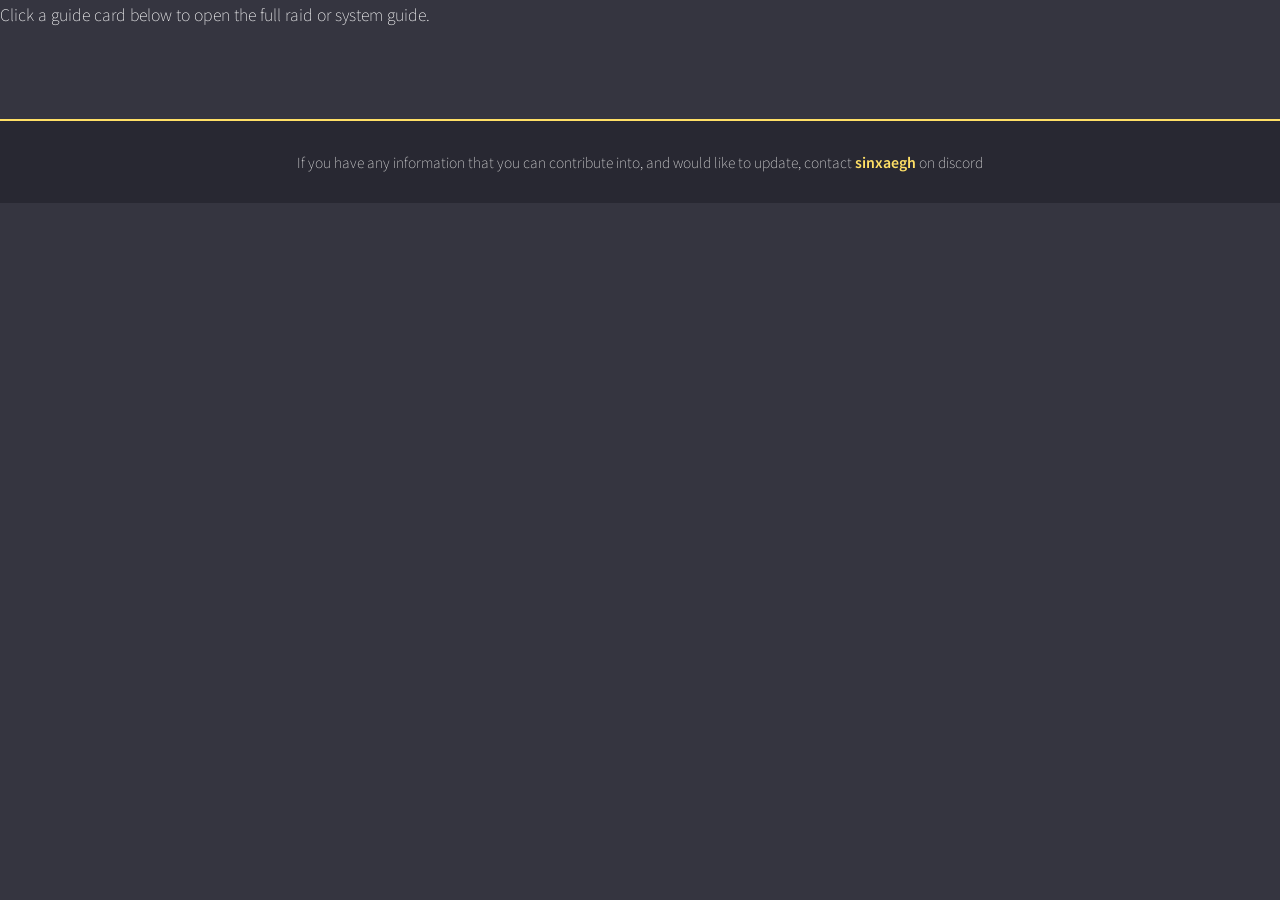
==== guides.html @ b97a5939 "raid guide update pt1" ====
<html>
    <head>
        <title>Hedgyhelper</title>
        <link rel="stylesheet" href="main.css">
        <link rel="stylesheet" href="homenav.css">
        <link rel="preconnect" href="https://fonts.googleapis.com">
        <link rel="preconnect" href="https://fonts.gstatic.com" crossorigin>
        <link href="https://fonts.googleapis.com/css2?family=Raleway:ital,wght@0,100;1,100&display=swap" rel="stylesheet">
        <link href="https://fonts.googleapis.com/css2?family=Raleway:ital@0;1&display=swap" rel="stylesheet">
        <meta name="viewport" 
      content="width=device-width, initial-scale=1.0, maximum-scale=1.0, user-scalable=0"/>
        <meta property="og:title" content="EL Helper - Raid Guides">
        <meta property="og:description" content="Comprehensive guides for Elsword raids and dungeons.">
        <meta property="og:image" content="https://sinxv.github.io/images/default-banner.jpg">
        <meta property="og:url" content="https://sinxv.github.io/guides">
        <meta property="og:type" content="website">
        <meta name="twitter:card" content="summary_large_image">
        <meta name="twitter:title" content="EL Helper - Raid Guides">
        <meta name="twitter:description" content="Comprehensive guides for Elsword raids and dungeons.">
        <meta name="twitter:image" content="https://sinxv.github.io/images/default-banner.jpg">
        <meta name="description" content="Comprehensive guides for Elsword raids and dungeons.">
    </head>
    <body>
        <div class="container">
            <div class="info" id="gi">
                <div class="guideindex">
                <div class="guideholder">
                    <div class="guidetext">
                        <div class="guide-intro">
                            <p data-translate="general.guide_page_description">Click a guide card below to open the full raid or system guide.</p>
                        </div>
                        <div id="guide-list" class="guide-list"></div>
                    </div>
                </div>
            </div>
            <div class="lower">
                <div class="info">
                    If you have any information that you can contribute into, and would like to update, contact <a id="guidenotice" href="discord://-/users/644760616485257246">sinxaegh</a> on discord
                </div>
            </div>
        </div>
    </body>
    <script src="/nav.js"></script>
    <script type="module" src="/main.js"></script>
    <script type="module" src="/data.js"></script>
    <script type="module" src="/translations.js"></script>
    <script type="module" src="/guide-data.js"></script>
    <script type="module" src="/guide-manager.js"></script>
</html>
---- main.css ----
@import url('https://fonts.googleapis.com/css2?family=Noto+Sans+KR:wght@400;700&family=Noto+Sans+JP:wght@400;700&family=Noto+Sans+SC:wght@400;700&family=Raleway:ital,wght@0,400;1,400&display=swap');
@import url('https://fonts.googleapis.com/css2?family=Pixelify+Sans:wght@400..700&display=swap');



/* ============================================================
   1. THEME / COLOR SYSTEM
   ============================================================ */

:root {
    /* Sistema de colores por defecto (amarillo) */
    --primary-color: #ffe066;
    --primary-light: #fff9c4;
    --primary-dark: #fbc02d;
    --secondary-color: #383848;
    --bg-color: #353540;
    --text-color: #ffffff;
    --text-secondary: #e0e0e0;
    --border-color: #444456;
    --card-bg: #383848;
    --footer-bg: #282832;
    --warning-color: #ff6666;
    --success-color: #66cc66;
    --info-color: #66b3ff;
}

/* Paleta roja */
body.color-red {
    --primary-color: #ff6b6b;
    --primary-light: #ffcccc;
    --primary-dark: #e53935;
}

/* Paleta azul */
body.color-blue {
    --primary-color: #4dabf7;
    --primary-light: #d0ebff;
    --primary-dark: #1971c2;
}

/* Paleta menta */
body.color-mint {
    --primary-color: #38d9a9;
    --primary-light: #c3fae8;
    --primary-dark: #12b886;
}

/* Paleta morada */
body.color-purple {
    --primary-color: #9c36b5;
    --primary-light: #eebefa;
    --primary-dark: #862e9c;
}

/* Paleta rosa */
body.color-pink {
    --primary-color: #f783ac;
    --primary-light: #ffdeeb;
    --primary-dark: #e64980;
}

/* Paleta azul oscuro */
body.color-darkblue {
    --primary-color: #748ffc;
    --primary-light: #d0d5ff;
    --primary-dark: #3b49df;
}



/* ============================================================
   2. GLOBAL RESET & BASE TYPOGRAPHY
   ============================================================ */

* {
    margin: 0;
    padding: 0;
    box-sizing: border-box;
    font-optical-sizing: auto;
    font-weight: 100;
    font-style: normal;
    color: var(--text-color);
    background: none;
    overflow-x: hidden;
}

html, body {
    width: 100%;
    min-height: 100vh;
    overflow-x: hidden;
}

body {
    font-family: 'Noto Sans KR', 'Noto Sans JP', 'Noto Sans SC', sans-serif;
    background: var(--bg-color);
    line-height: 1.6;
}

a {
    text-decoration: none;
    color: inherit;
}

.ctitle {
    color: rgb(255, 213, 0);
    width: fit-content;
}



* {
    overflow-wrap: break-word;
    word-wrap: break-word;
}

.guidetext, .guidetitle, 
.guidenotice, .info, .back, 
.guider, .trueguide, .collapsible-table, footer, .ctitle, .concept p, .guide-generic-section p, .guide-image-caption {
    font-family: 'Noto Sans KR', 'Noto Sans JP', 'Noto Sans SC', sans-serif !important;
}

.guide-image-caption {
    color: var(--text-secondary);
}

.raid-owner-title {
    color: var(--text-secondary) !important;
    font: bold 20px 'Noto Sans KR', 'Noto Sans JP', 'Noto Sans SC', sans-serif !important;
}

.guide-open-a {
    color: var(--primary-dark);
    transition: color 0.3s ease;
    width: fit-content;
}
.guide-open-a:hover {
    color: var(--primary-light);
}

.guide-section-title, .raid-owner-title, .guide-section-grid {
    margin-left: 10px;
    margin-right: 10px;
    margin-bottom: 5px;
}

.phaseheader, .RAID_DUNG_TITLE, .RAID_DUNG_NUM {
    font-family: "Pixelify Sans", sans-serif;
    font-optical-sizing: auto;
    font-weight: 0;
    font-style: normal;
}

.mechnote{
    color: var(--primary-light) !important;
    font: italic 14px 'Noto Sans KR', 'Noto Sans JP', 'Noto Sans SC', sans-serif !important;
}

.mechtable {
    border: 1px solid;
    border-color: var(--primary-color);
    text-align: center;
}
.mechtable td {
    border: 1px dotted;
    border-color: var(--primary-dark);
    width: 100px;
    
}

.ctitle::before{
    content: "⟨";
}
.ctitle::after{
    content: "⟩";
}
.cforcedat{
    padding-left: 15px;
    color: rgb(255, 196, 0);;
}
.ctpcfa{
    display: flex;
}



/* ============================================================
   3. PAGE LAYOUT (SHELL / CONTAINER)
   ============================================================ */
.guider,
.tginfo,
.collapsibleprog,
#gridtable {
    max-width: 100%;
    box-sizing: border-box;
}


.container {
    width: 100%;
    max-width: 100%;
    min-height: 100vh;
    position: relative;
}

.info#g {
    width: 100%;
    position: relative;
}


.back {
    position: absolute;
    top: 20px;
    left: 20px;
    z-index: 100;
    color: var(--text-color);
    font-weight: 500;
    padding: 10px 20px;
    border-radius: 6px;
    background: rgba(0, 0, 0, 0.5);
    backdrop-filter: blur(10px);
    border: 1px solid rgba(255, 255, 255, 0.1);
    cursor: pointer;
    transition: all 0.3s ease;
    display: inline-flex;
    align-items: center;
    gap: 8px;
    font-size: 14px;
    text-decoration: none;
}

.back:hover {
    background: rgba(255, 255, 255, 0.1);
    color: var(--primary-color);
    transform: translateX(-5px);
    border-color: var(--primary-color);
}

.back::before {
    content: "←";
    font-size: 18px;
}



/* ============================================================
   4. LANDING / INDEX PAGE
   ============================================================ */

.hero-banner {
            width: 100%;
            height: 300px;
            background: linear-gradient(rgba(0, 0, 0, 0.7), rgba(0, 0, 0, 0.7)), 
                        url('images/hero-banner.jpg') center/cover no-repeat;
            display: flex;
            align-items: center;
            justify-content: center;
            position: relative;
            margin-bottom: 50px;
        }
        
        .hero-content {
            text-align: center;
            max-width: 800px;
            padding: 0 20px;
            z-index: 2;
        }
        
        .hero-title {
            font-family: "Pixelify Sans", sans-serif;
            font-size: 3.5rem;
            color: var(--primary-color);
            margin-bottom: 20px;
            text-shadow: 0 2px 10px rgba(0, 0, 0, 0.8);
        }
        
        .hero-subtitle {
            font-size: 1.2rem;
            color: var(--text-color);
            line-height: 1.6;
            margin-bottom: 30px;
        }
        
        .features-grid {
            overflow: hidden;
            display: grid;
            grid-template-columns: repeat(auto-fit, minmax(300px, 1fr));
            gap: 30px;
            max-width: 1200px;
            margin: 0 auto 50px;
            padding: 0 20px;
        }
        
        .feature-card {
            background: var(--card-bg);
            border-radius: 12px;
            padding: 30px;
            border: 1px solid var(--border-color);
            transition: all 0.3s ease;
            box-shadow: 0 4px 15px rgba(0, 0, 0, 0.2);
        }
        
        .feature-card:hover {
            transform: translateY(-5px);
            box-shadow: 0 8px 25px rgba(0, 0, 0, 0.3);
            border-color: var(--primary-color);
        }
        
        .feature-icon {
            font-size: 2.5rem;
            color: var(--primary-color);
            margin-bottom: 20px;
        }
        
        .feature-title {
            font-family: "Pixelify Sans", sans-serif;
            font-size: 1.5rem;
            color: var(--text-color);
            margin-bottom: 15px;
        }
        
        .feature-desc {
            color: var(--text-secondary);
            line-height: 1.6;
            margin-bottom: 20px;
        }
        
        .feature-link {
            display: inline-flex;
            align-items: center;
            gap: 8px;
            color: var(--primary-color);
            font-weight: 600;
            text-decoration: none;
            transition: color 0.3s ease;
        }
        
        .feature-link:hover {
            color: var(--text-color);
        }
        
        .feature-link::after {
            content: "→";
            transition: transform 0.3s ease;
        }
        
        .feature-link:hover::after {
            transform: translateX(5px);
        }
        
        .game-progression {
            max-width: 1200px;
            margin: 0 auto 60px;
            padding: 0 20px;
        }
        
        .section-header {
            text-align: center;
            margin-bottom: 40px;
        }
        
        .section-title {
            font-family: "Pixelify Sans", sans-serif;
            font-size: 2.5rem;
            color: var(--primary-color);
            margin-bottom: 10px;
            position: relative;
            display: inline-block;
        }
        
        .section-subtitle {
            color: var(--text-secondary);
            font-size: 1.1rem;
            max-width: 600px;
            margin: 20px auto 0;
        }
        
        .update-notes {
            background: var(--card-bg);
            border-left: 4px solid var(--info-color);
            padding: 25px;
            border-radius: 8px;
            margin: 40px auto;
            max-width: 1000px;
            box-shadow: 0 4px 15px rgba(0, 0, 0, 0.2);
        }
        
        .update-header {
            display: flex;
            align-items: center;
            gap: 15px;
            margin-bottom: 15px;
        }
        
        .update-title {
            font-family: "Pixelify Sans", sans-serif;
            font-size: 1.3rem;
            color: var(--info-color);
        }
        
        .update-date {
            color: var(--text-secondary);
            font-size: 0.9rem;
            margin-left: auto;
        }
        
        .update-content {
            color: var(--text-secondary);
            line-height: 1.6;
        }
        
        @media (max-width: 768px) {
            .hero-title {
                font-size: 2.5rem;
            }
            
            .hero-subtitle {
                font-size: 1rem;
            }
            
            .features-grid {
                grid-template-columns: 1fr;
                gap: 20px;
            }
            
            .section-title {
                font-size: 2rem;
            }
        }



/* ============================================================
   5. BANNERS
   ============================================================ */

.banner {
    width: 100%;
    height: 200px;
    background-size: cover;
    background-position: center;
    background-repeat: no-repeat;
    position: relative;
    margin-bottom: 40px;
}

.banner::before {
    content: '';
    position: absolute;
    top: 0;
    left: 0;
    right: 0;
    bottom: 0;
    background: linear-gradient(180deg, 
        rgba(20, 255, 109, 0) 0%, 
        var(--bg-color) 100%
    );
    z-index: 1;
}

.banner#s1 {
    background-image: url('images/RubenBanner.jpg');
}

.banner#s2 {
    background-image: url('images/ForgottenElrianSanctumBanner.png');
}

.banner#s3 {
    background-image: url('images/CrimsonCradleOfFlamesBanner.png');
}

.banner#s4 {
    background-image: url('images/SavageWhiteGhostCastleBanner.png');
}

.banner#s5 {
    background-image: url('images/SunkenHolyGroundBanner.png');
}

.banner#s6 {
    background-image: url('images/OrchestraHallBanner.png');
}
.banner#s7 {
    background-image: url('images/WiltingTowerBanner.png');
}


/* - BANNERS - */
#c1 { background-image: url('images/RubenBanner.jpg'); }
#c2 { background-image: url('images/ForgottenElrianSanctumBanner.png'); }
#c3 { background-image: url('images/CrimsonCradleOfFlamesBanner.png'); }
#c4 { background-image: url('images/ShrineOfTheTwoHeadedSerpentBanner.jpg'); }
#c5 { background-image: url('images/AltarOfInvocationBanner.png'); }
#c6 { background-image: url('images/PlegasLabyrinthBanner.png'); }
#c7 { background-image: url('images/BloomingMineralFIeldBanner.png'); }
#c8 { background-image: url('images/BirthOfOriginBanner.png'); }
#c9 { background-image: url('images/MadameCoraeGardenBanner.png'); }
#c10 { background-image: url('images/OrchestraHallBanner.png'); }
#c11 { background-image: url('images/WiltingTowerBanner.png'); }

.titleinfo {
    display: flex;
    justify-content: space-between;
    align-items: center;
    width: 90%;
    position: relative;
    z-index: 2;
    color: var(--text-color);
    font-size: 20px;
    font-weight: bold;
    margin: 0 auto;
    padding: 20px;
    text-shadow: 0 2px 4px rgba(0, 0, 0, 0.5);
}

.titleinfo .Stage {
    text-align: left;
    flex: 1;
    color: var(--primary-color);
    font-size: 16px;
    text-transform: uppercase;
    letter-spacing: 2px;
}

.titleinfo p {
    text-align: center;
    flex: 2;
    font-size: 1.8rem;
    background: linear-gradient(135deg, var(--primary-color), var(--primary-dark));
    -webkit-background-clip: text;
    -webkit-text-fill-color: transparent;
    background-clip: text;
}



/* ============================================================
   6. GUIDE PAGE: TITLE & SIDEBAR LAYOUT
   ============================================================ */

.guidetitle {
    bottom: 40px;
    left: 0;
    right: 0;
    z-index: 2;
    text-align: center;
    padding: 0 20px;
}

.guidetitle .stage {
    font-size: 14px;
    text-transform: uppercase;
    letter-spacing: 3px;
    color: var(--primary-color);
    margin-bottom: 10px;
    font-weight: 600;
    opacity: 0.9;
}

.guidetitle span {
    font-size: 2.5rem;
    font-weight: 700;
    color: var(--text-color);
    text-shadow: 0 2px 10px rgba(0, 0, 0, 0.5);
    display: block;
    max-width: 800px;
    margin: 0 auto;
}


.trueguide {
    display: flex;
    max-width: 95vw;
    margin: 0 auto 50px;
    padding: 0 20px;
    gap: 30px;
    position: relative;
}



.trueguide {
    overflow: visible;
}

.guider {
    flex: 0 0 280px;
    position: sticky;
    top: 80px;
    height: 100%;
    overflow-y: auto;
    background: var(--card-bg);
    border-radius: 12px;
    padding: 25px;
    box-shadow: 0 4px 20px rgba(0, 0, 0, 0.3);
    border: 1px solid var(--border-color);
    z-index: 10;
    flex-shrink: 1;
}

.guider > p {
    color: var(--primary-color);
    font-weight: 600;
    font-size: 16px;
    margin-bottom: 20px;
    padding-bottom: 10px;
    border-bottom: 2px solid var(--primary-color);
    text-transform: uppercase;
    letter-spacing: 1px;
}

.guider ul {
    list-style: none;
    padding: 0;
    margin: 0;
}

.guider li {
    margin-bottom: 12px;
    position: relative;
}

.guider a {
    color: var(--primary-color);
    display: block;
    padding: 10px 15px;
    border-radius: 8px;
    transition: all 0.3s ease;
    font-weight: 500;
    border-left: 3px solid transparent;
}

.guider a:hover {
    background: #44445a;
    color: var(--text-color);
    border-left-color: var(--primary-color);
    transform: translateX(5px);
    box-shadow: 0 2px 8px rgba(0, 0, 0, 0.2);
}


.tginfo {
    flex: 1;
    background: var(--card-bg);
    border-radius: 12px;
    padding: 30px;
    box-shadow: 0 4px 20px rgba(0, 0, 0, 0.3);
    border: 1px solid var(--border-color);
    max-width: calc(100% - 310px);
}

.wipimg {
    width: 96px;
    float: left;
}
.wiptext {
    font-size: 18px;
    font-weight: 600;
    color: var(--info-color);
    margin-top: 40px;
}

.guidetext {
    color: var(--text-secondary);
    line-height: 1.8;
    font-size: 16px;
    margin-bottom: 25px;
    background: none !important;
}

.guidetext p {
    margin-bottom: 15px;
}

.mech-reference {
    font-weight: 700;
    text-decoration: none;
    color: var(--primary-light);
    cursor: pointer;
    transition: color 0.2s ease, opacity 0.2s ease;
}

.mech-reference:hover {
    opacity: 0.8;
    text-decoration: underline;
}

.glossary-term {
    color: #f7a3c2;
    border-bottom: 1px dashed rgba(247, 163, 194, 0.9);
    cursor: help;
    font-weight: 700;
}

.glossary-tooltip {
    position: fixed;
    z-index: 2000;
    max-width: min(260px, calc(100vw - 24px));
    padding: 10px 12px;
    border-radius: 8px;
    background: rgba(27, 27, 33, 0.95);
    color: var(--text-color);
    box-shadow: 0 8px 24px rgba(0, 0, 0, 0.28);
    border: 1px solid rgba(255, 255, 255, 0.12);
    font: 16px 'Noto Sans KR', 'Noto Sans JP', 'Noto Sans SC', sans-serif !important;
    line-height: 1.45;
    pointer-events: none;
    opacity: 0;
    transform: translateY(4px);
    transition: opacity 0.15s ease, transform 0.15s ease;
}

.glossary-tooltip.is-visible {
    opacity: 1;
    transform: translateY(0);
}

.section-anchor {
    display: block;
    height: 0;
    width: 100%;
}

.mech-back-button {
    position: fixed;
    left: 50%;
    bottom: 80px;
    transform: translateX(-50%) translateY(120%);
    z-index: 1300;
    border: 1px solid var(--primary-color);
    padding: 8px 20px;
    background: var(--card-bg);
    color: var(--primary-color);
    font-weight: 700;
    font-size: 13px;
    font-family: inherit;
    border-radius: 20px;
    box-shadow: 0 4px 16px rgba(0, 0, 0, 0.3);
    cursor: pointer;
    opacity: 0;
    pointer-events: none;
    transition: opacity 0.2s ease, transform 0.2s ease;
}

.mech-back-button.is-visible {
    opacity: 1;
    pointer-events: auto;
    transform: translateX(-50%) translateY(0);
}

.mech-back-button:hover {
    background: var(--primary-color);
    color: var(--bg-color);
}

.mech-highlight {
    animation: mechHighlightPulse 2s ease-in-out;
    position: relative;
    z-index: 1;
}

.mech-highlight::before {
    content: '';
    position: absolute;
    inset: -8px;
    border-radius: 8px;
    background: rgba(255, 224, 102, 0.08);
    border: 1px solid rgba(255, 224, 102, 0.2);
    z-index: -1;
    animation: highlightGlow 0.6s ease-out;
    pointer-events: none;
}

/* ============================================================
   7. GUIDE CONTENT: HEADINGS
   ============================================================ */

h2, .fmtitle, .mtitle, .nptitle, .mechanic-group-title, .guide-subsection-title {
    color: var(--text-color);
    font-size: 1.8rem;
    font-weight: 700;
    margin: 40px 0 20px;
    padding-bottom: 15px;
    border-bottom: 3px solid var(--primary-color);
    position: relative;
}

h2::after,.fmtitle::after,.mtitle::after,.nptitle::after, .mechanic-group-title::after, .guide-subsection-title::after {
    position: absolute;
    bottom: -3px;
    left: 0;
    width: 100px;
    height: 3px;
    background: linear-gradient(90deg, var(--primary-color), transparent);
}
.mechanic-group{
    font-weight: 700;
}
h3 {
    color: var(--text-color);
    font-size: 1.4rem;
    font-weight: 600;
    margin: 30px 0 15px;
    position: relative;
    padding: 0;
    border: none;
}

.stdifftitle {
    background: linear-gradient(3deg, var(--primary-color), var(--primary-color) 25px, #55556600 50px);
    padding-left: 15px;
}
.stdiffstage {
    margin-left: -7px;
    padding-left: 0px;
    background: var(--primary-color);
    font-size: large;
    width: 200px;
    text-align: center;
    transform: skewX(-25deg);
    margin-bottom: 15px;
}
.stdiffstagename {
    transform: skew(25deg);
}



/* ============================================================
   8. GUIDE CONTENT: RAID / DUNGEON HEADERS
   ============================================================ */

.RAID_DUNG_NUM {
    color: var(--primary-color);
    font-size: 14px;
    text-transform: uppercase;
    letter-spacing: 2px;
    margin: 50px 0 10px;
    text-align: center;
    font-weight: 600;
    margin-bottom: 0;
}

.RAID_DUNG_TITLE {
    color: var(--text-color);
    font-size: 2.2rem;
    font-weight: 800;
    margin: 0 0 40px;
    text-align: center;
    position: relative;
    padding-bottom: 20px;
    margin-top: 0;
}

.mechgif{
    width: 420px;
    height: 250px;
    padding: 7px;
    border: solid 2px var(--primary-color);
    overflow: hidden;
}

.mechpng{
    border: var(--primary-light) 2px solid;
    padding: 5px;
    max-width: 100%;
}

.mech{
    margin-top: 50px;
    font: 16px 'Noto Sans KR', 'Noto Sans JP', 'Noto Sans SC', sans-serif !important;
}

.guide-subsection{
    font: 16px 'Noto Sans KR', 'Noto Sans JP', 'Noto Sans SC', sans-serif !important;
}

.RAID_DUNG_TITLE::after {
    content: '';
    position: absolute;
    bottom: 0;
    left: 50%;
    transform: translateX(-50%);
    width: 200px;
    height: 4px;
    background: linear-gradient(90deg, transparent, var(--primary-color), transparent);
}



/* ============================================================
   9. GUIDE CONTENT: PHASE HEADERS
   ============================================================ */

.phaseheader {
    margin-right: 10px;
    background: linear-gradient(135deg, var(--primary-color), var(--primary-color) 7vw, #55556600 7vw,  #55556600 7.25vw, var(--primary-color) 7.25vw, var(--primary-color) 8vw, #55556600 8vw, #55556600 8.25vw, var(--primary-color) 8.25vw, var(--primary-color) 8.5vw, #55556600 8.5vw);
    padding: 20px;
    display: flex;
    align-items: center;
    gap: 20px;
    box-shadow: 0 4px 12px rgba(0, 0, 0, 0.3);
    border-left: 5px solid var(--primary-color);
    transition: transform 0.3s ease;
}
.IMGPHASEHEADER{
    border-radius: 10px;
    margin: 30px 0 20px;  
    background-position-x: 20%;
}
.IMGPHASEHEADER#ctohf1 {
    background: url('images/ctohf1.webp') 5vh / cover no-repeat;
}
.IMGPHASEHEADER#ctohf2 {
    background: url('images/ctohf2.webp') 5vh / cover no-repeat;
}
.IMGPHASEHEADER#ctohf3 {
    background: url('images/ctohf3.webp') 5vh / cover no-repeat;
}
.IMGPHASEHEADER#ned1 {
    background: url('images/ned1.webp') 5vh / cover no-repeat;
}
.IMGPHASEHEADER#ned2 {
    background: url('images/ned2.webp') 5vh / cover no-repeat;
}
.IMGPHASEHEADER#ned3 {
    background: url('images/ned3.webp') 5vh / cover no-repeat;
}
.IMGPHASEHEADER#ccof1 {
    background: url('images/ccof1.webp') 5vh / cover no-repeat;
}
.IMGPHASEHEADER#ccof2 {
    background: url('images/ccof2.webp') 5vh / cover no-repeat;
}
.IMGPHASEHEADER#ccof3 {
    background: url('images/ccof3.webp') 5vh / cover no-repeat;
}
.IMGPHASEHEADER#shg1 {
    background: url('images/shg1.webp') 5vh / cover no-repeat;
}
.IMGPHASEHEADER#shg2 {
    background: url('images/shg2.webp') 5vh / cover no-repeat;
}
.IMGPHASEHEADER#bmf1 {
    background: url('images/bmf1.webp') 5vh / cover no-repeat;
}
.IMGPHASEHEADER#bmf2 {
    background: url('images/bmf2.webp') 5vh / cover no-repeat;
}
.IMGPHASEHEADER#nc1 {
    background: url('images/nc1.webp') 5vh / cover no-repeat;
}
.IMGPHASEHEADER#nc2 {
    background: url('images/nc2.webp') 5vh / cover no-repeat;
}
.IMGPHASEHEADER#boo1 {
    background: url('images/boo1.webp') 5vh / cover no-repeat;
}
.IMGPHASEHEADER#boo2 {
    background: url('images/boo2.webp') 5vh / cover no-repeat;
}
.IMGPHASEHEADER#boo3 {
    background: url('images/boo3.webp') 5vh / cover no-repeat;
}
.IMGPHASEHEADER#st1 {
    background: url('images/st1.png') 5vh / cover no-repeat;
}
.IMGPHASEHEADER#st2 {
    background: url('images/st2.png') 5vh / cover no-repeat;
}
.IMGPHASEHEADER#oh1 {
    background: url('images/oh1.png') 5vh / cover no-repeat;
}
.IMGPHASEHEADER#oh2 {
    background: url('images/oh2.png') 5vh / cover no-repeat;
}
.IMGPHASEHEADER#cop1 {
    background: url('images/cop1.jpg') 5vh / cover no-repeat;
}
.IMGPHASEHEADER#cop2 {
    background: url('images/cop2.jpg') 5vh / cover no-repeat;
}
.IMGPHASEHEADER#nrr1 {
    background: url('images/nrr1.jpg') 5vh / cover no-repeat;
}
.IMGPHASEHEADER#nrr2 {
    background: url('images/nrr2.jpg') 5vh / cover no-repeat;
}
.IMGPHASEHEADER#qth1 {
    background: url('images/qth1.jpg') 5vh / cover no-repeat;
}
.IMGPHASEHEADER#qth2 {
    background: url('images/qth2.jpg') 5vh / cover no-repeat;
}
.IMGPHASEHEADER#wtfl1 {
    background: url('images/wtfl2.png') 5vh / cover no-repeat;
}
.IMGPHASEHEADER#wtfl2 {
    background: url('images/wtfl1.png') 5vh / cover no-repeat;
}
.IMGPHASEHEADER#wtfa1 {
    background: url('images/wtfa.png') 5vh / cover no-repeat;
}

.PHASEBNAME {
    text-shadow: var(--primary-dark) 0px 0px 5px;
}

.phaseheader#ROSSOCOLOR {
    border-left-color: #ff6b6b;
    background: linear-gradient(135deg, #3a2a2a, #2a1a1a);
}

.phaseheader#BERTHECOLOR {
    border-left-color: #ffd166;
    background: linear-gradient(135deg, #3a3a2a, #2a2a1a);
}

.phaseheader div {
    font-size: 1.4rem;
    font-weight: 700;
    color: var(--text-color);
    flex: 1;
}



/* ============================================================
   10. GUIDE CONTENT: DIVIDERS & NOTICES
   ============================================================ */

.q2q4divider {
    border: none;
    height: 2px;
    background: linear-gradient(90deg, 
        transparent 0%, 
        var(--primary-color) 50%, 
        transparent 100%
    );
    margin: 50px auto;
    width: 80%;
    max-width: 800px;
}

.titledivider {
    margin-right: 10px;
    border: none;
    height: 1px;
    background: linear-gradient(90deg, 
        rgba(255, 255, 255, 0.1), 
        var(--primary-color), 
        rgba(255, 255, 255, 0.1)
    );
    margin: 15px 0 25px;
}


#guidenotice {
    border-radius: 8px;
    margin: 25px 0;
    color: var(--primary-color);
    position: relative;
}

.guidedisclaimer {
    color: var(--warning-color);
    font-weight: 600;
    padding: 15px 20px;
    background: rgba(255, 102, 102, 0.1);
    border-radius: 8px;
    border-left: 4px solid var(--warning-color);
    display: block;
    margin: 20px 0;
    box-shadow: 0 2px 8px rgba(0, 0, 0, 0.2);
}

.guideref-disclaimer {
    background-color: rgba(255, 255, 255, 0.02);
    border: 5px solid rgba(255, 255, 255, 0.05);
    border-radius: 10px;
}
.guideref-inner {
    display: inline-flex;
}
.guideref-icon {
    margin-left: 20px;
    margin-right: 20px;
    align-self: center;
}

/* ============================================================
   11. STAT TABLES
   ============================================================ */

#gridtable {
    width: 100%;
    border-collapse: collapse;
    background: #444456;
    border-radius: 10px;
    overflow: hidden;
    box-shadow: 0 4px 20px rgba(0, 0, 0, 0.3);
    margin: 30px 0;
    border: 1px solid var(--border-color);
}

#gridtable th {
    background: linear-gradient(135deg, #555566, #444456);
    color: var(--primary-color);
    font-weight: 600;
    padding: 16px 20px;
    text-align: left;
    font-size: 14px;
    text-transform: uppercase;
    letter-spacing: 1px;
    border-bottom: 2px solid var(--primary-color);
}

#gridtable td {
    padding: 14px 20px;
    border-bottom: 1px solid #555566;
    color: var(--text-secondary);
    transition: all 0.2s ease;
    vertical-align: middle;
}

#gridtable tr:last-child td {
    border-bottom: none;
}

#gridtable tr:nth-child(even) {
    background: rgba(255, 255, 255, 0.03);
}

#gridtable tr:hover {
    background: rgba(var(--primary-color-rgb, 255, 255, 255), 0.1);
}

#gridtable tr:hover td {
    color: var(--text-color);
}

#gridtable tr.good-stat td:first-child {
    position: relative;
}

#gridtable tr.good-stat td:first-child::before {
    content: '';
    position: absolute;
    left: 0;
    top: 0;
    bottom: 0;
    width: 4px;
    background: var(--success-color);
}
#gridtable span{
    margin-left: 10px;
}

#gridtable tr.niche-stat td:first-child {
    position: relative;
}

#gridtable tr.niche-stat td:first-child::before {
    content: '';
    position: absolute;
    left: 0;
    top: 0;
    bottom: 0;
    width: 4px;
    background: #ffcc66;
}



/* ============================================================
   12. GAME PROGRESSION CARDS
   ============================================================ */

.collapsibleprog {
    display: flex;
    align-items: center;
    width: 90%;
    max-width: 1200px;
    margin: 20px auto;
    height: 150px;
    background-size: cover;
    background-position: center;
    border-radius: 12px;
    cursor: pointer;
    position: relative;
    overflow: hidden;
    transition: all 0.3s ease;
    box-shadow: 0 4px 15px rgba(0, 0, 0, 0.4);
    border: 2px solid transparent;
}

.collapsibleprog:hover {
    transform: translateY(-5px);
    box-shadow: 0 8px 25px rgba(0, 0, 0, 0.6);
    border-color: var(--primary-color);
}

.collapsibleprog::before {
    content: "";
    position: absolute;
    left: 0;
    top: 0;
    width: 100%;
    height: 100%;
    background: linear-gradient(90deg, 
        rgba(0, 0, 0, 0.7) 0%, 
        rgba(0, 0, 0, 0.5) 50%, 
        rgba(0, 0, 0, 0.3) 100%
    );
    transition: opacity 0.3s ease;
    z-index: 1;
}

.collapsibleprog:hover::before {
    opacity: 0.8;
}



/* ============================================================
   13. FOOTER
   ============================================================ */

/* - PIE DE PÁGINA - */
.lower {
    margin-top: 50px;
    background: var(--footer-bg);
    width: 100%;
    padding: 30px 0;
    display: flex;
    align-items: center;
    justify-content: center;
    border-top: 2px solid var(--primary-color);
    position: relative;
}

.lower::before {
    content: '';
    position: absolute;
    top: -2px;
    left: 0;
    right: 0;
    height: 2px;
    background: linear-gradient(90deg, 
        transparent 0%, 
        var(--primary-color) 50%, 
        transparent 100%
    );
}

.lower .info {
    text-align: center;
    color: var(--text-secondary);
    padding: 0 20px;
    font-size: 14px;
    max-width: 800px;
}

.lower a#guidenotice {
    color: var(--primary-color);
    font-weight: 600;
    text-decoration: none;
    transition: color 0.3s ease;
}

.lower a#guidenotice:hover {
    color: var(--text-color);
    text-decoration: underline;
}



/* ============================================================
   14. SPECIAL INLINE TEXT COLORS
   ============================================================ */

/* - COLORES ESPECIALES - */
#HIGHLIGHTEDTEXT {
    color: cyan;
    font-weight: 600;
    background: rgba(0, 255, 255, 0.1);
    padding: 2px 6px;
    border-radius: 4px;
    border-bottom: 2px solid cyan;
}

#EXTRAINFO {
    color: #a0a0a0;
    font-style: italic;
    font-size: 14px;
    opacity: 0.8;
}

#QUESTCOLOR {
    color: lightblue;
    font-weight: 500;
}

#whatis {
    color: #ffddec;
    text-decoration: underline dashed;
    text-underline-offset: 3px;
    font-weight: 500;
}

#ROSSOCOLOR {
    color: #ff6b6b;
    border-color: #ff6b6b;
}

#BERTHECOLOR {
    color: #ffd166;
    border-color: #ffd166;
}



/* ============================================================
   15. LIGHT MODE OVERRIDES
   ============================================================ */

/* - LIGHT MODE - */
body.light-mode {
    --bg-color: #f5f5f7;
    --text-color: #333340;
    --text-secondary: #666680;
    --card-bg: #e8e8f0;
    --border-color: #d0d0d8;
    --footer-bg: #e0e0e8;
}

body.light-mode .banner::before {
    background: linear-gradient(180deg, 
        rgba(20, 20, 20, 0) 0%, 
        var(--bg-color) 100%
    );
}

body.light-mode .guider a {
    color: var(--text-color);
}

body.light-mode .guider a:hover {
    background: #d0d0d8;
    color: #222230;
}

body.light-mode .phaseheader {
    background: #f0f0f8;
}

body.light-mode .phaseheader#ROSSOCOLOR {
    background: #fff0f0;
}

body.light-mode .phaseheader#BERTHECOLOR {
    background: #fff8e0;
}

body.light-mode .RAID_DUNG_TITLE,
body.light-mode h2,
body.light-mode h3 {
    color: var(--text-color);
}

body.light-mode #gridtable {
    background: #f0f0f8;
    border-color: var(--border-color);
}

body.light-mode #gridtable th {
    background: #e0e0e8;
    color: var(--text-color);
    border-bottom-color: var(--text-color);
}

body.light-mode #gridtable td {
    color: var(--text-color);
    border-bottom-color: var(--border-color);
}

body.light-mode .lower {
    background: var(--footer-bg);
    border-top-color: var(--text-color);
}

body.light-mode .lower .info {
    color: var(--text-secondary);
}



/* ============================================================
   16. SETTINGS: COLOR PICKER & TOGGLE SWITCH
   ============================================================ */

/* Color Picker */
.color-picker {
    display: flex;
    gap: 8px;
    flex-wrap: wrap;
    margin-top: 5px;
}

.color-option {
    width: 30px;
    height: 30px;
    border-radius: 50%;
    cursor: pointer;
    border: 2px solid transparent;
    transition: transform 0.2s ease, border-color 0.2s ease;
}

.color-option:hover {
    transform: scale(1.1);
}

.color-option.active {
    border-color: white;
    box-shadow: 0 0 0 2px var(--bg-color);
}

.color-option[data-color="yellow"] { background-color: #ffe066; }
.color-option[data-color="red"] { background-color: #ff6b6b; }
.color-option[data-color="blue"] { background-color: #4dabf7; }
.color-option[data-color="mint"] { background-color: #38d9a9; }
.color-option[data-color="purple"] { background-color: #9c36b5; }
.color-option[data-color="pink"] { background-color: #f783ac; }
.color-option[data-color="darkblue"] { background-color: #748ffc; }


#settings-popup {
    background: var(--card-bg);
    border: 1px solid var(--border-color);
    border-radius: 12px;
    padding: 20px;
    box-shadow: 0 8px 32px rgba(0, 0, 0, 0.5);
    z-index: 1000;
    min-width: 240px;
    max-width: 300px;
    height: 600px;
    overflow-y: auto;
    display: flex;
    flex-direction: column;
    gap: 15px;
}

#settings-popup label {
    display: block;
    color: var(--text-color);
    font-weight: 500;
    font-size: 14px;
    margin-bottom: 5px;
}

#settings-popup select,
#settings-popup input[type="text"] {
    width: 100%;
    padding: 8px 12px;
    background: var(--bg-color);
    color: var(--text-color);
    border: 1px solid var(--border-color);
    border-radius: 6px;
    font-size: 14px;
}

#settings-popup select:focus,
#settings-popup input[type="text"]:focus {
    outline: none;
    border-color: var(--primary-color);
    box-shadow: 0 0 0 2px rgba(var(--primary-color-rgb, 255, 224, 102), 0.1);
}

.switch {
    position: relative;
    display: inline-block;
    width: 50px;
    height: 24px;
}

.switch input {
    opacity: 0;
    width: 0;
    height: 0;
}

.slider {
    position: absolute;
    cursor: pointer;
    top: 0;
    left: 0;
    right: 0;
    bottom: 0;
    background-color: var(--border-color);
    transition: 0.3s;
    border-radius: 24px;
}

.slider:before {
    position: absolute;
    content: "";
    height: 18px;
    width: 18px;
    left: 3px;
    bottom: 3px;
    background-color: white;
    transition: 0.3s;
    border-radius: 50%;
}

input:checked + .slider {
    background-color: var(--primary-color);
}

input:checked + .slider:before {
    transform: translateX(26px);
}



/* ============================================================
   17. GUIDE MODAL (POPUP)
   ============================================================ */

.guide-modal-overlay {
    position: fixed;
    inset: 0;
    background: rgba(0, 0, 0, 0.72);
    backdrop-filter: blur(4px);
    z-index: 1200;
    display: flex;
    align-items: center;
    justify-content: center;
    padding: 24px;
}

.guide-modal {
    position: relative;
    width: min(1200px, 100%);
    max-height: min(97vh, 1100px);
    background: var(--card-bg);
    color: var(--text-color);
    border: 1px solid var(--border-color);
    border-radius: 22px;
    box-shadow: 0 28px 100px rgba(0, 0, 0, 0.44);
    animation: slideUp 0.8s cubic-bezier(0.25, 1, 0.5, 1) forwards;
    display: flex;
    flex-direction: column;
    font-family: 'Raleway', 'Noto Sans KR', 'Noto Sans JP', 'Noto Sans SC', sans-serif !important;
    overflow: hidden; /* Prevent modal itself from scrolling */
}

.guide-modal-scroll {
    flex: 1;
    overflow-y: auto;
    padding: 32px;
    padding-bottom: 16px;
    scrollbar-width: thin;
    scrollbar-color: rgba(255, 255, 255, 0.18) transparent;
}

.table-title-collapser {
    cursor: pointer;
}

.table-title-collapser::after{
    content: '▼ ';
    float: right;
}

.tab-nav {
    margin-left: 20px;
    display: flex;
    gap: 4px;
    margin-bottom: 0;
    border-bottom: 2px solid #444;
}

.tab-button {
    position: relative;
    padding: 10px 20px;
    background: #2a2a2a;
    color: #888;
    border: 1px solid #444;
    border-bottom: none;
    border-radius: 6px 6px 0 0;
    cursor: pointer;
    font-size: 14px;
    font-weight: 500;
    transition: color 0.3s ease, background-color 0.3s ease, box-shadow 0.3s ease;
    outline: none;
}

.tab-button:hover {
    color: #ccc;
    background: #333;
}

.tab-button.active {
    background: #1a1a2e;
    color: var(--primary-light);
    border-color: var(--primary-color);
    box-shadow: 0 -2px 8px rgba(102, 179, 255, 0.15);
    z-index: 1;
    overflow-y: hidden;
}

.tab-button.active::after {
    content: '';
    position: absolute;
    bottom: -2px;
    left: 0;
    right: 0;
    height: 2px;
    background: #1a1a2e;
}

.tab-table-container #gridtable {
    margin-top: 0;
}

.guide-image-group {
    display: flex;
    flex-direction: column;
    gap: 16px;
    margin: 16px 0;
    align-items: center;
}

.image-layer {
    display: flex;
    gap: 12px;
    justify-content: center;
    flex-wrap: wrap;
}

/* Primary images - large, full width emphasis */
.image-layer-primary {
    width: 100%;
}

.image-layer-primary .guide-image {
    max-width: 100%;
    width: auto;
    max-height: 400px;
    object-fit: contain;
}

/* Secondary images - medium, can fit 2 side by side */
.image-layer-secondary {
    width: 100%;
}

.image-layer-secondary .guide-image {
    max-width: calc(50% - 6px);
    width: auto;
    max-height: 300px;
    object-fit: contain;
}

/* Tertiary images - small, inline flex row */
.image-layer-tertiary {
    width: 100%;
}

.image-layer-tertiary .guide-image {
    max-width: calc(33.333% - 8px);
    width: auto;
    max-height: 200px;
    object-fit: contain;
    flex-shrink: 0;
}

/* When there's only 1 tertiary, let it be a bit bigger */
.image-layer-tertiary .guide-image:only-child {
    max-width: 50%;
    max-height: 250px;
}

/* When there are 2 tertiaries */
.image-layer-tertiary .guide-image:first-child:nth-last-child(2),
.image-layer-tertiary .guide-image:first-child:nth-last-child(2) ~ .guide-image {
    max-width: calc(50% - 6px);
}

.guide-image {
    border-radius: 4px;
    height: auto;
}

.guide-modal-close {
    position: absolute;
    top: 14px;
    right: 14px;
    width: 36px;
    height: 36px;
    border: none;
    border-radius: 50%;
    background: rgba(255, 255, 255, 0.1);
    color: var(--text-color);
    font-size: 1.3rem;
    cursor: pointer;
    z-index: 5;
}

.guide-card-actions {
    display: flex;
    justify-content: flex-end;
}

.guide-card-title {
    margin: 0;
    font-size: 1rem;
    font-weight: 700;
}

.guide-card-subtitle {
    color: var(--text-muted, #aaa);
    font-size: 0.95rem;
}

.guide-open-button,
button.guide-open-button {
    padding: 10px 18px;
    border: 1px solid var(--border-color);
    border-radius: 10px;
    background: var(--button-bg, #1f2937);
    color: var(--button-text, #f8fafc);
    cursor: pointer;
    transition: transform 0.2s ease, background 0.2s ease;
}

.guide-modal .phaseheader,
.guide-modal .RAID_DUNG_TITLE,
.guide-modal .RAID_DUNG_NUM {
    font-family: "Pixelify Sans", sans-serif;
    color: var(--primary-color);
}


/* Index card interactions and CTA */
.guide-card {
    cursor: pointer;
    border-radius: 16px;
    padding: 0;
    background: rgba(255,255,255,0.03);
    border: 1px solid rgba(255,255,255,0.08);
    min-width: 300px;
    min-height: 100px;
    margin-bottom: 15px;
    margin-right: 15px;
    width: 300px;
    height: 100px;
    display: inline-block;
    align-items: center;
    justify-content: flex-start;
    transition: transform 0.2s ease, background 0.2s ease, border-color 0.2s ease;
}
.guide-card:hover {
    background: rgba(255,255,255,0.06);
    border-color: rgba(255,255,255,0.14);
    transform: translateY(-2px);
}

.guide-card-content {
    display: flex;
    align-items: center;
    width: 100%;
    padding: 16px;
    gap: 16px;
}

.guide-card-icon {
    width: 48px;
    height: 48px;
    border-radius: 12px;
    background: rgba(255,255,255,0.08);
    flex-shrink: 0;
}

.guide-card-text {
    display: flex;
    align-items: center;
    justify-content: flex-start;
    width: calc(100% - 64px);
}

/* Hide category badge if present elsewhere */
.guide-card-badge { display: none !important; }

.guide-open-button:hover,
button.guide-open-button:hover {
    transform: translateY(-1px);
    background: var(--button-hover-bg, #111827);
}

.guide-ref-link {
    margin: 18px 0;
}

body.guide-modal-open {
    overflow: hidden;
}

.guide-control-panel {
    flex-shrink: 0;
    background: var(--card-bg);
    border-top: 2px solid var(--border-color);
    padding: 10px 20px;
    display: flex;
    flex-wrap: wrap;
    gap: 8px;
    justify-content: center;
    z-index: 10;
    border-radius: 0 0 22px 22px;
}

.guide-control-btn {
    padding: 8px 14px;
    border: 1px solid var(--border-color);
    border-radius: 6px;
    background: rgba(255, 255, 255, 0.05);
    color: var(--text-color);
    cursor: pointer;
    font-size: 12px;
    font-family: inherit;
    transition: all 0.2s ease;
    white-space: nowrap;
}

.guide-control-btn:hover {
    background: rgba(255, 255, 255, 0.1);
    border-color: var(--primary-color);
}

.guide-control-btn[data-active="false"] {
    opacity: 0.5;
    background: rgba(255, 255, 255, 0.02);
}

.variants-container {
    margin-top: 8px;
}

.variant-block {
    margin: 8px 0;
    padding: 8px 12px;
    border-left: 3px solid;
    border-radius: 0 6px 6px 0;
    background: rgba(255, 255, 255, 0.02);
}

.variant-block-diff3 {
    border-color: var(--primary-light);
}

.variant-block-solo {
    border-color: var(--info-color);
}

.variant-header {
    font-weight: 700;
    font-size: 14px;
    margin-bottom: 4px;
}

.variant-header-diff3 {
    color: var(--primary-light);
}

.variant-header-solo {
    color: var(--info-color);
}

.variant-content {
    font-size: 14px;
    margin: 2px 0;
    padding-left: 8px;
}

/* Variant marker styling (the "Difficulty 3 Variation:" text itself) */
.variant-marker-diff3,
.variant-marker-solo {
    font-weight: 600;
}

/* Hidden states */
.np-hidden .mech,
.mech-hidden .mech,
.concepts-hidden .concept {
    display: none;
}

.np-hidden .mechanic-group-title,
.mech-hidden .mechanic-group-title,
.concepts-hidden .ctitle {
    display: block;
    opacity: 0.5;
}

.mechname-wrapper {
    display: flex;
    align-items: center;
    gap: 6px;
    flex-wrap: wrap;
}

.mech-status-icon {
    display: inline-flex;
    align-items: center;
    justify-content: center;
    gap: 4px;
    cursor: help;
    flex-shrink: 0;
    position: relative;
}

.mech-status-icon img {
    width: 24px;
    height: 24px;
    object-fit: contain;
    opacity: 0.85;
    transition: opacity 0.15s ease, transform 0.15s ease;
}

.mech-status-label {
    font-size: 11px;
    font-weight: 600;
    white-space: nowrap;
    letter-spacing: 0.3px;
    width: fit-content;
}

.mech-status-icon:hover img {
    opacity: 1;
}

.mech-status-tooltip {
    position: fixed;
    z-index: 9999;
    max-width: 260px;
    padding: 8px 12px;
    background: rgba(20, 20, 30, 0.95);
    color: #fff;
    font-size: 12px;
    font-family: 'Noto Sans KR', 'Noto Sans JP', 'Noto Sans SC', sans-serif;
    line-height: 1.4;
    border-radius: 6px;
    border: 1px solid rgba(255, 255, 255, 0.15);
    box-shadow: 0 4px 16px rgba(0, 0, 0, 0.4);
    pointer-events: none;
    animation: tooltipFadeIn 0.15s ease;
}

@keyframes tooltipFadeIn {
    from { opacity: 0; transform: translateY(2px); }
    to { opacity: 1; transform: translateY(0); }
}

/* Status-specific icon colors (optional tint overrides) */
.mech-status-unavoidable img {
    filter: brightness(0) saturate(100%) invert(45%) sepia(98%) saturate(1352%) hue-rotate(330deg) brightness(101%) contrast(101%);
}

.mech-status-deathtimed img {
    filter: brightness(0) saturate(100%) invert(45%) sepia(98%) saturate(1352%) hue-rotate(330deg) brightness(91%) contrast(101%);
}

.mech-status-iframe img {
    filter: brightness(0) saturate(100%) invert(60%) sepia(72%) saturate(320%) hue-rotate(180deg) brightness(95%) contrast(90%);
}

.mech-status-superarmor img {
    filter: brightness(0) saturate(90%) invert(60%) sepia(72%) saturate(270%) hue-rotate(170deg) brightness(90%) contrast(80%);
}

.mech-status-groggy img {
    filter: brightness(0) saturate(100%) invert(80%) sepia(60%) saturate(500%) hue-rotate(360deg) brightness(105%) contrast(100%);
}

.mech-status-magneticfield img {
    filter: brightness(0) saturate(100%) invert(80%) sepia(60%) saturate(600%) hue-rotate(360deg) brightness(125%) contrast(100%);
}

.mech-status-heal img {
    filter: brightness(0) saturate(100%) invert(60%) sepia(40%) saturate(800%) hue-rotate(80deg) brightness(95%) contrast(90%);
}

.mech-status-timed img {
    filter: brightness(0) saturate(100%) invert(100%) sepia(0%) saturate(0%) hue-rotate(0deg) brightness(200%) contrast(100%);
}

.mech-status-unavoidable, .mech-status-iframe, .mech-status-groggy, .mech-status-heal, .mech-status-timed, .mech-status-deathtimed, .mech-status-magneticfield, .mech-status-superarmor {
    overflow-y: hidden;
    align-self:flex-end;
    bottom: 10px;
}

.mech-separation {
    margin: 20px 0;
    padding: 8px 16px;
    text-align: center;
    font-size: 13px;
    font-weight: 600;
    color: var(--primary-color);
    letter-spacing: 1px;
    position: relative;
    display: flex;
    align-items: center;
    gap: 12px;
}

.mech-separation::before,
.mech-separation::after {
    content: '';
    flex: 1;
    height: 1px;
    background: linear-gradient(
        90deg,
        transparent,
        var(--primary-color),
        transparent
    );
}

.mech-separation::before {
    background: linear-gradient(
        90deg,
        transparent,
        var(--primary-color)
    );
}

.mech-separation::after {
    background: linear-gradient(
        90deg,
        var(--primary-color),
        transparent
    );
}

.sub-mech {
    margin: 12px 0 12px 16px;
    padding: 12px 16px;
    border-left: 2px solid var(--border-color);
    border-radius: 0 6px 6px 0;
    background: rgba(255, 255, 255, 0.015);
}

.sub-mech .ctitle {
    font-size: 1rem;
    margin-bottom: 6px;
}

.sub-mech .mechforcedat {
    font-size: 0.85rem;
    margin-bottom: 4px;
}

.sub-mech p {
    font-size: 0.95rem;
}

/* ============================================================
   18.2. Image Handling in Modal Pop-up 
   ============================================================ */

.guide-image-group {
    display: flex;
    flex-direction: column;
    gap: 20px;
    margin: 20px 0;
    align-items: center;
}

.image-layer {
    display: flex;
    gap: 12px;
    justify-content: center;
    flex-wrap: wrap;
    width: 100%;
}

.guide-image-figure {
    margin: 0;
    display: flex;
    flex-direction: column;
    align-items: center;
    flex: 1 1 auto;
}

/* Primary images */
.image-layer-primary .guide-image-figure {
    flex: 1 1 100%;
    max-width: 100%;
}

.image-layer-primary .guide-image {
    max-width: 100%;
    width: auto;
    max-height: 450px;
    object-fit: contain;
    cursor: zoom-in;
    transition: transform 0.2s ease, box-shadow 0.2s ease;
    border-radius: 6px;
}

.image-layer-primary .guide-image:hover {
    transform: scale(1.02);
    box-shadow: 0 4px 16px rgba(102, 179, 255, 0.3);
}

/* Secondary images */
.image-layer-secondary .guide-image-figure {
    flex: 0 0 calc(50% - 6px);
}

.image-layer-secondary .guide-image-figure:only-child {
    flex: 0 0 calc(66% - 4px);
}

.image-layer-secondary .guide-image-figure:first-child:nth-last-child(3),
.image-layer-secondary .guide-image-figure:first-child:nth-last-child(3) ~ .guide-image-figure {
    flex: 0 0 calc(33.333% - 8px);
}

.image-layer-secondary .guide-image-figure:first-child:nth-last-child(4),
.image-layer-secondary .guide-image-figure:first-child:nth-last-child(4) ~ .guide-image-figure {
    flex: 0 0 calc(25% - 9px);
}

.image-layer-secondary .guide-image {
    max-width: 100%;
    max-height: 300px;
    object-fit: contain;
    cursor: zoom-in;
    transition: transform 0.2s ease, box-shadow 0.2s ease;
    border-radius: 6px;
}

.image-layer-secondary .guide-image:hover {
    transform: scale(1.03);
    box-shadow: 0 4px 12px rgba(102, 179, 255, 0.25);
}

/* Tertiary images */
.image-layer-tertiary .guide-image-figure {
    flex: 0 0 calc(33.333% - 8px);
}

.image-layer-tertiary .guide-image-figure:only-child {
    flex: 0 0 calc(50% - 6px);
}

.image-layer-tertiary .guide-image-figure:first-child:nth-last-child(2),
.image-layer-tertiary .guide-image-figure:first-child:nth-last-child(2) ~ .guide-image-figure {
    flex: 0 0 calc(50% - 6px);
}

.image-layer-tertiary .guide-image-figure:first-child:nth-last-child(4),
.image-layer-tertiary .guide-image-figure:first-child:nth-last-child(4) ~ .guide-image-figure {
    flex: 0 0 calc(25% - 9px);
}

.image-layer-tertiary .guide-image-figure:first-child:nth-last-child(5),
.image-layer-tertiary .guide-image-figure:first-child:nth-last-child(5) ~ .guide-image-figure {
    flex: 0 0 calc(20% - 10px);
}

.image-layer-tertiary .guide-image-figure:first-child:nth-last-child(n+6),
.image-layer-tertiary .guide-image-figure:first-child:nth-last-child(n+6) ~ .guide-image-figure {
    flex: 0 0 calc(16.666% - 10px);
}

.image-layer-tertiary .guide-image {
    max-width: 100%;
    max-height: 200px;
    object-fit: contain;
    cursor: zoom-in;
    transition: transform 0.2s ease, box-shadow 0.2s ease;
    border-radius: 6px;
}

.image-layer-tertiary .guide-image:hover {
    transform: scale(1.05);
    box-shadow: 0 4px 12px rgba(102, 179, 255, 0.2);
}

.guide-image {
    border-radius: 6px;
    height: auto;
    display: block;
}

.guide-image-caption {
    margin-top: 6px;
    font-size: 13px;
    color: #aaa;
    text-align: center;
    max-width: 100%;
    line-height: 1.4;
}

/* Lightbox */
.image-lightbox-overlay {
    position: fixed;
    top: 0;
    left: 0;
    width: 100%;
    height: 100%;
    background: rgba(0, 0, 0, 0.9);
    display: flex;
    align-items: center;
    justify-content: center;
    z-index: 10000;
    animation: fadeIn 0.2s ease;
}

.image-lightbox-content {
    position: relative;
    max-width: 95vw;
    max-height: 95vh;
    display: flex;
    flex-direction: column;
    align-items: center;
    animation: zoomIn 0.25s ease;
}

.lightbox-image {
    max-width: 95vw;
    max-height: 85vh;
    object-fit: contain;
    border-radius: 8px;
    cursor: default;
}

.lightbox-close {
    position: absolute;
    top: -40px;
    right: 0;
    background: none;
    border: none;
    color: #fff;
    font-size: 32px;
    cursor: pointer;
    padding: 4px 12px;
    line-height: 1;
    transition: color 0.2s ease;
    z-index: 1;
}

.lightbox-close:hover {
    color: #66b3ff;
}

.lightbox-alt-text {
    color: #ccc;
    text-align: center;
    margin-top: 12px;
    font-size: 14px;
    max-width: 90vw;
}

body.lightbox-open {
    overflow: hidden;
}

.mech-image-wrapper {
    margin: 16px 0;
    width: 100%;
}

.mech-image-wrapper .guide-image-group {
    margin: 0;
    width: 100%;
}

.mech-image-wrapper .image-layer {
    width: 100%;
}

.mech-image-wrapper .guide-image-figure {
    width: 100%;
    max-width: 100%;
}

.mech-image-wrapper .guide-image-figure img {
    width: 95%;
    max-width: 100%;
}

.mech-image-wrapper .guide-image {
    display: block;
    object-fit: cover;
    border-radius: 6px;
}

.mech-image-wrapper .guide-image-caption {
    font-size: 12px;
    color: var(--text-secondary);
    text-align: center;
    width: 100%;
}

/* ============================================================
   18. ANIMATIONS
   ============================================================ */

@keyframes fadeIn {
    from {
        opacity: 0;
        transform: translateY(20px);
    }
    to {
        opacity: 1;
        transform: translateY(0);
    }
}

.fade-in {
    animation: fadeIn 0.6s ease-out forwards;
}

@keyframes slideUp {
  from {
    transform: translateY(50px);
    opacity: 0;
  }
  to {
    transform: translateY(0);
    opacity: 1;
  }
}

@keyframes slideDownClose {
  from {
    transform: translateY(0);
    opacity: 1;
  }
  to {
    transform: translateY(50px);
    opacity: 0;
  }
}

.animate-close-down {
  animation: slideDownClose 0.3s cubic-bezier(0.25, 1, 0.5, 1) forwards;
}

@keyframes zoomIn {
    from { transform: scale(0.9); opacity: 0; }
    to { transform: scale(1); opacity: 1; }
}

@keyframes mechHighlightPulse {
    0% { background-color: rgba(255, 224, 102, 0); }
    20% { background-color: rgba(255, 224, 102, 0.12); }
    100% { background-color: rgba(255, 224, 102, 0.04); }
}

@keyframes highlightGlow {
    0% { opacity: 0; transform: scale(0.98); }
    100% { opacity: 1; transform: scale(1); }
}

/* ============================================================
   19. ACCESSIBILITY & GRACEFUL FALLBACKS
   ============================================================ */

:focus {
    outline: 2px solid var(--primary-color);
    outline-offset: 2px;
}

/* Scroll suave */
html {
    scroll-behavior: smooth;
    scroll-padding-top: 80px;
}


/* Ajustes para navegadores que no soportan backdrop-filter */
@supports not (backdrop-filter: blur(10px)) {
    .back {
        background: rgba(0, 0, 0, 0.8);
    }
    
    nav#main-nav-desktop {
        background: var(--footer-bg);
    }

}



/* ============================================================
   20. MISC UTILITIES
   ============================================================ */

.subtitle {
    width: 600px;
}

.disclaimer {
    color: var(--warning-color);
}

@media only screen and (min-width: 2500px) {
    .title, .subtitle, .disclaimer {
        font-size: 50px;
        width: 40%;
    }
}



/* ============================================================
   21. GLOBAL TRANSITIONS (theme/color-mode switching)
   ============================================================ */

#gridtable,
body,
.guider,
.tginfo,
.banner,
.guidetitle span,
#gridtable,
.back,
.guider a,
h2, h3,
.titleinfo p {
    transition: color 180ms ease, background-color 180ms ease, border-color 180ms ease, box-shadow 180ms ease;
}



/* ============================================================
   22. RESPONSIVE / MEDIA QUERIES
   ============================================================ */

/* - RESPONSIVE - */
@media only screen and (max-width: 1024px) {
    .trueguide {
        max-width: 97vw;
        padding: 0 15px;
    }
    
    .guider {
        flex: 0 0 250px;
    }
    
    .tginfo {
        max-width: calc(100% - 280px);
    }
}

@media (max-width: 768px) {
    .image-layer-secondary .guide-image-figure {
        flex: 0 0 100%;
    }

    .image-layer-secondary .guide-image {
        max-height: 250px;
    }

    .image-layer-tertiary .guide-image-figure {
        flex: 0 0 calc(50% - 6px);
    }

    .image-layer-tertiary .guide-image {
        max-height: 150px;
    }

    .image-layer-tertiary .guide-image-figure:only-child {
        flex: 0 0 100%;
    }

    .image-layer-tertiary .guide-image-figure:only-child .guide-image {
        max-height: 200px;
    }

    .lightbox-close {
        top: -36px;
        right: 8px;
        font-size: 28px;
    }
}

@media only screen and (max-width: 768px) {
    .banner {
        height: 160px;
        margin-bottom: 30px;
        margin-top: 60px;
    }
    
    .guidetitle span {
        font-size: 1.8rem;
    }
    
    .back {
        top: 70px;
        left: 15px;
        font-size: 13px;
        padding: 8px 15px;
    }
    
    .trueguide {
        flex-direction: column;
        padding: 0 15px;
        gap: 25px;
        margin-top: 20px;
    }
    
    .guider {
        position: static;
        flex: none;
        width: 100%;
        max-height: none;
        margin-bottom: 25px;
    }
    
    .tginfo {
        max-width: 100%;
        padding: 20px;
    }
    
    h2 {
        font-size: 1.5rem;
        margin: 35px 0 18px;
    }
    
    .RAID_DUNG_TITLE {
        font-size: 1.8rem;
        margin-bottom: 30px;
    }
    
    .phaseheader {
        padding: 15px;
        flex-direction: column;
        align-items: flex-start;
    }
    
    .phaseheader div {
        font-size: 1.1rem;
    }
    
    .collapsibleprog {
        width: 95%;
        height: 120px;
        margin: 15px auto;
    }
    
    .titleinfo p {
        font-size: 1.4rem;
    }
    
    .titleinfo .Stage {
        font-size: 14px;
    }
    
    /* Mobile Navigation */
    nav#main-nav-desktop {
        display: none;
    }
    
    nav#main-nav-mobile {
        display: block;
    }
    
    .menu-icon {
        display: block;
    }
    
    nav#main-nav-desktop .settings-icon {
        right: 60px;
        top: 14px;
    }
}
@media only screen and (min-width: 1280px) {
    .mechgif, .mechname, .mechforcedat, .mechfollowup {
        display: inline-block;
    }
    .mechname {
        font-size: xx-large;
        width: fit-content;
    }
    .mechforcedat, .mechfollowup {
        color: var(--primary-light);
        font-size: 16px;
        width: fit-content;
    }
}
@media only screen and (min-width: 1920px) {
    .trueguide {
        max-width: 1600px;
    }
    
    .guider {
        flex: 0 0 320px;
    }
    
    .tginfo {
        max-width: calc(100% - 350px);
    }
    
    .guidetitle span {
        font-size: 3rem;
    }
    
    .collapsibleprog {
        max-width: 1400px;
        height: 180px;
    }
    
    .titleinfo p {
        font-size: 2.2rem;
    }
}
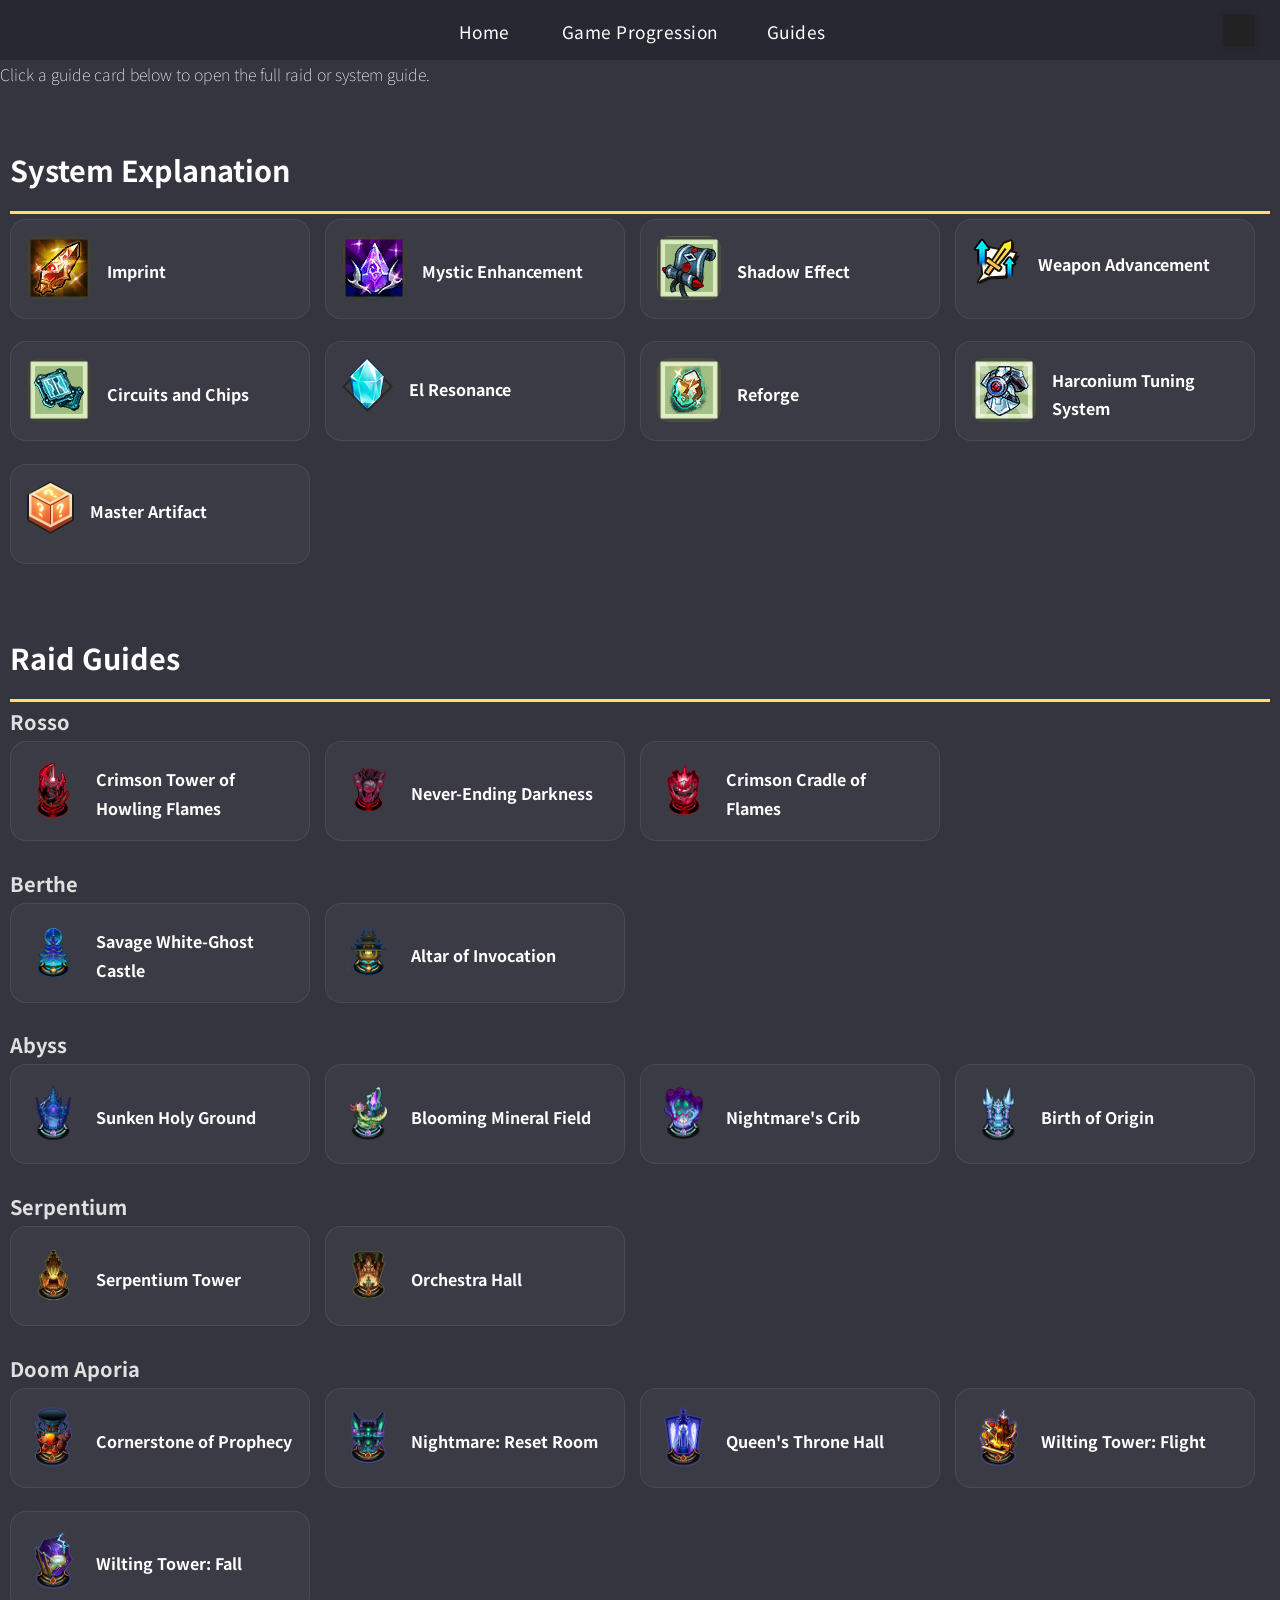
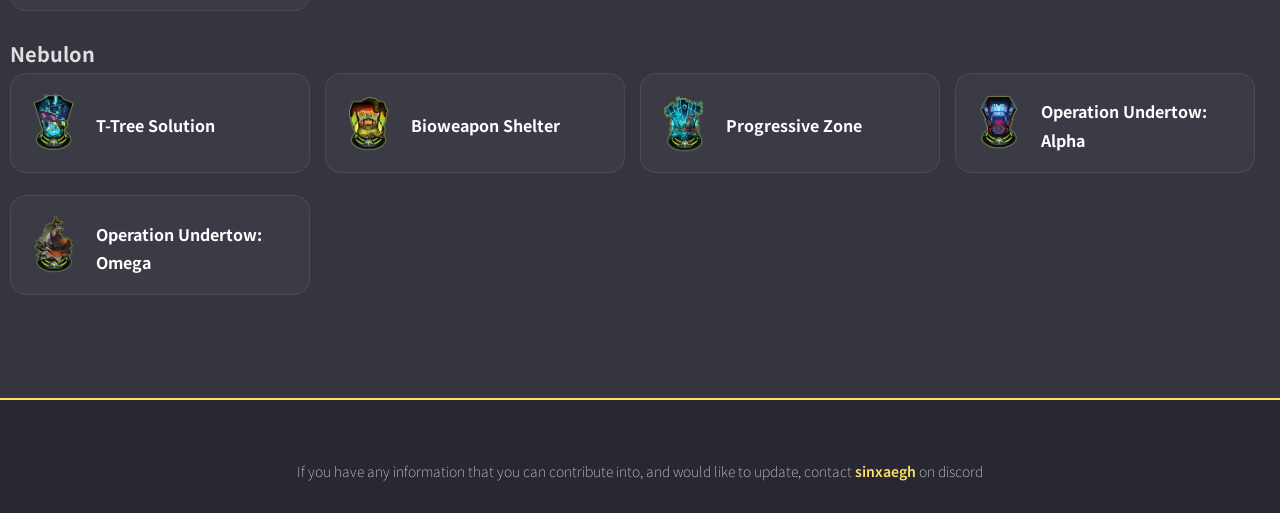
==== commit 9a66b211: "tweaks asdasdasd" ====
--- a/guides.html
+++ b/guides.html
@@ -1,3 +1,4 @@
+<!DOCTYPE html>
 <html>
     <head>
         <title>Hedgyhelper</title>
@@ -7,18 +8,13 @@
         <link rel="preconnect" href="https://fonts.gstatic.com" crossorigin>
         <link href="https://fonts.googleapis.com/css2?family=Raleway:ital,wght@0,100;1,100&display=swap" rel="stylesheet">
         <link href="https://fonts.googleapis.com/css2?family=Raleway:ital@0;1&display=swap" rel="stylesheet">
-        <meta name="viewport" 
-      content="width=device-width, initial-scale=1.0, maximum-scale=1.0, user-scalable=0"/>
-        <meta property="og:title" content="EL Helper - Raid Guides">
-        <meta property="og:description" content="Comprehensive guides for Elsword raids and dungeons.">
+        <meta name="viewport" content="width=device-width, initial-scale=1.0, maximum-scale=1.0, user-scalable=0"/>
+        <meta property="og:title" content="Hedgyhelper">
+        <meta property="og:description" content="Self-hosted Elsword page featuring Elsword progression tips, System and Raid guides. Developed by Sinxaegh">
         <meta property="og:image" content="https://sinxv.github.io/images/default-banner.jpg">
         <meta property="og:url" content="https://sinxv.github.io/guides">
         <meta property="og:type" content="website">
         <meta name="twitter:card" content="summary_large_image">
-        <meta name="twitter:title" content="EL Helper - Raid Guides">
-        <meta name="twitter:description" content="Comprehensive guides for Elsword raids and dungeons.">
-        <meta name="twitter:image" content="https://sinxv.github.io/images/default-banner.jpg">
-        <meta name="description" content="Comprehensive guides for Elsword raids and dungeons.">
     </head>
     <body>
         <div class="container">
--- a/main.css
+++ b/main.css
@@ -19,6 +19,7 @@
     --border-color: #444456;
     --card-bg: #383848;
     --footer-bg: #282832;
+    --disclaimer-color: #ffe066;
     --warning-color: #ff6666;
     --success-color: #66cc66;
     --info-color: #66b3ff;
@@ -73,7 +74,6 @@
    ============================================================ */
 
 * {
-    margin: 0;
     padding: 0;
     box-sizing: border-box;
     font-optical-sizing: auto;
@@ -135,6 +135,7 @@
 }
 .guide-open-a:hover {
     color: var(--primary-light);
+    cursor: pointer;
 }
 
 .guide-section-title, .raid-owner-title, .guide-section-grid {
@@ -936,6 +937,24 @@
 .IMGPHASEHEADER#ccof3 {
     background: url('images/ccof3.webp') 5vh / cover no-repeat;
 }
+.IMGPHASEHEADER#swgc1 {
+    background: url('images/swgc1.png') 5vh / cover no-repeat;
+}
+.IMGPHASEHEADER#swgc2 {
+    background: url('images/swgc2.png') 5vh / cover no-repeat;
+}
+.IMGPHASEHEADER#swgc3 {
+    background: url('images/swgc3.png') 5vh / cover no-repeat;
+}
+.IMGPHASEHEADER#aoi1 {
+    background: url('images/aoi1.png') 5vh / cover no-repeat;
+}
+.IMGPHASEHEADER#aoi2 {
+    background: url('images/aoi2.png') 5vh / cover no-repeat;
+}
+.IMGPHASEHEADER#aoi3 {
+    background: url('images/aoi3.png') 5vh / cover no-repeat;
+}
 .IMGPHASEHEADER#shg1 {
     background: url('images/shg1.webp') 5vh / cover no-repeat;
 }
@@ -993,14 +1012,41 @@
 .IMGPHASEHEADER#qth2 {
     background: url('images/qth2.jpg') 5vh / cover no-repeat;
 }
-.IMGPHASEHEADER#wtfl1 {
+.IMGPHASEHEADER#wt_fl1 {
     background: url('images/wtfl2.png') 5vh / cover no-repeat;
 }
-.IMGPHASEHEADER#wtfl2 {
+.IMGPHASEHEADER#wt_fl2 {
     background: url('images/wtfl1.png') 5vh / cover no-repeat;
 }
-.IMGPHASEHEADER#wtfa1 {
+.IMGPHASEHEADER#wt_fa1 {
     background: url('images/wtfa.png') 5vh / cover no-repeat;
+}
+.IMGPHASEHEADER#tts1 {
+    background: url('images/tts1.png') 5vh / cover no-repeat;
+}
+.IMGPHASEHEADER#tts2 {
+    background: url('images/tts2.png') 5vh / cover no-repeat;
+}
+.IMGPHASEHEADER#bs1 {
+    background: url('images/bs1.png') 5vh / cover no-repeat;
+}
+.IMGPHASEHEADER#bs2 {
+    background: url('images/bs2.png') 5vh / cover no-repeat;
+}
+.IMGPHASEHEADER#pz1 {
+    background: url('images/pz1.png') 5vh / cover no-repeat;
+}
+.IMGPHASEHEADER#pz2 {
+    background: url('images/pz2.png') 5vh / cover no-repeat;
+}
+.IMGPHASEHEADER#ou_a1 {
+    background: url('images/oua1.png') 5vh / cover no-repeat;
+}
+.IMGPHASEHEADER#ou_a2 {
+    background: url('images/oua2.png') 5vh / cover no-repeat;
+}
+.IMGPHASEHEADER#ou_o1 {
+    background: url('images/ouo1.png') 5vh / cover no-repeat;
 }
 
 .PHASEBNAME {
@@ -1444,7 +1490,6 @@
     z-index: 1000;
     min-width: 240px;
     max-width: 300px;
-    height: 600px;
     overflow-y: auto;
     display: flex;
     flex-direction: column;
@@ -1748,11 +1793,8 @@
 .guide-card {
     cursor: pointer;
     border-radius: 16px;
-    padding: 0;
     background: rgba(255,255,255,0.03);
     border: 1px solid rgba(255,255,255,0.08);
-    min-width: 300px;
-    min-height: 100px;
     margin-bottom: 15px;
     margin-right: 15px;
     width: 300px;
@@ -1761,6 +1803,7 @@
     align-items: center;
     justify-content: flex-start;
     transition: transform 0.2s ease, background 0.2s ease, border-color 0.2s ease;
+    overflow: hidden;
 }
 .guide-card:hover {
     background: rgba(255,255,255,0.06);
@@ -1774,14 +1817,17 @@
     width: 100%;
     padding: 16px;
     gap: 16px;
+    overflow-y: hidden;
 }
 
 .guide-card-icon {
-    width: 48px;
-    height: 48px;
     border-radius: 12px;
-    background: rgba(255,255,255,0.08);
     flex-shrink: 0;
+}
+.guide-card-icon img {
+    max-width: 64px;
+    max-height: 64px;
+    border-radius: 12px;
 }
 
 .guide-card-text {
@@ -1842,6 +1888,60 @@
 .guide-control-btn[data-active="false"] {
     opacity: 0.5;
     background: rgba(255, 255, 255, 0.02);
+}
+
+.guide-status-warnings {
+    display: flex;
+    flex-direction: column;
+    gap: 10px;
+    margin-bottom: 24px;
+}
+
+.guide-status-warning {
+    display: flex;
+    align-items: flex-start;
+    gap: 10px;
+    padding: 12px 16px;
+    border-radius: 8px;
+    font-size: 14px;
+    line-height: 1.5;
+    border-left: 4px solid;
+    animation: fadeIn 0.4s ease-out;
+}
+
+.guide-status-warning-icon {
+    font-size: 18px;
+    flex-shrink: 0;
+    line-height: 1;
+    padding-top: 1px;
+}
+
+.guide-status-warning-text {
+    flex: 1;
+}
+
+/* Yellow warning */
+.guide-status-yellow {
+    background: rgba(255, 224, 102, 0.08);
+    border: 1px solid var(--disclaimer-color);
+    color: var(--primary-light);
+}
+
+.guide-status-yellow .guide-status-warning-icon {
+    color: var(--primary-color);
+    overflow-y: hidden;
+}
+
+/* Red warning */
+.guide-status-red {
+    background: rgba(255, 102, 102, 0.1);
+    border: 1px solid var(--warning-color);
+    color: #ffb3b3;
+}
+
+.guide-status-red .guide-status-warning-icon {
+    color: var(--warning-color);
+    overflow-y: hidden;
 }
 
 .variants-container {
@@ -1972,6 +2072,10 @@
     filter: brightness(0) saturate(100%) invert(45%) sepia(98%) saturate(1352%) hue-rotate(330deg) brightness(91%) contrast(101%);
 }
 
+.mech-status-wipetimed img {
+    filter: brightness(0) saturate(130%) invert(45%) sepia(98%) saturate(1352%) hue-rotate(300deg) brightness(131%) contrast(101%);
+}
+
 .mech-status-iframe img {
     filter: brightness(0) saturate(100%) invert(60%) sepia(72%) saturate(320%) hue-rotate(180deg) brightness(95%) contrast(90%);
 }
@@ -1996,10 +2100,18 @@
     filter: brightness(0) saturate(100%) invert(100%) sepia(0%) saturate(0%) hue-rotate(0deg) brightness(200%) contrast(100%);
 }
 
-.mech-status-unavoidable, .mech-status-iframe, .mech-status-groggy, .mech-status-heal, .mech-status-timed, .mech-status-deathtimed, .mech-status-magneticfield, .mech-status-superarmor {
+.mech-status-inv img {
+    filter: brightness(0) saturate(130%) invert(45%) sepia(98%) saturate(1652%) hue-rotate(230deg) brightness(131%) contrast(101%);
+}
+
+.mech-status-hyper img {
+    filter: brightness(0) saturate(130%) invert(45%) sepia(98%) saturate(652%) hue-rotate(310deg) brightness(131%) contrast(101%);
+}
+
+.mech-status-unavoidable, .mech-status-iframe, .mech-status-groggy, .mech-status-heal, .mech-status-timed, .mech-status-deathtimed, .mech-status-wipetimed, .mech-status-magneticfield, .mech-status-superarmor, .mech-status-hyper, .mech-status-inv {
     overflow-y: hidden;
     align-self:flex-end;
-    bottom: 10px;
+    bottom: 8px;
 }
 
 .mech-separation {
@@ -2053,6 +2165,24 @@
     background: rgba(255, 255, 255, 0.015);
 }
 
+.derivation-red {
+    border-left: 3px solid #ff6b6b !important;
+    background: rgba(255, 107, 107, 0.04) !important;
+}
+
+.derivation-red .ctitle {
+    color: #ff6b6b;
+}
+
+.derivation-green {
+    border-left: 3px solid #38d9a9 !important;
+    background: rgba(56, 217, 169, 0.04) !important;
+}
+
+.derivation-green .ctitle {
+    color: #38d9a9;
+}
+
 .sub-mech .ctitle {
     font-size: 1rem;
     margin-bottom: 6px;
@@ -2076,13 +2206,11 @@
     flex-direction: column;
     gap: 20px;
     margin: 20px 0;
-    align-items: center;
 }
 
 .image-layer {
     display: flex;
     gap: 12px;
-    justify-content: center;
     flex-wrap: wrap;
     width: 100%;
 }
@@ -2091,14 +2219,54 @@
     margin: 0;
     display: flex;
     flex-direction: column;
-    align-items: center;
     flex: 1 1 auto;
 }
 
-/* Primary images */
+.image-layer-ico {
+    justify-content: flex-start !important;
+    width: 100%;
+}
+
+.image-layer-ico .guide-image-figure {
+    flex: 0 0 auto !important;
+    width: auto !important;
+    align-items: flex-start !important;
+    margin: 0 !important;
+}
+
+.image-layer-ico img {
+    margin-left: 0px;
+    max-width: 48px;
+    max-height: 48px;
+    object-fit: contain;
+}
+
+.image-layer-ico .guide-image-figure img,
+.image-layer-ico .guide-image {
+    width: 48px !important;
+    height: 48px !important;
+    max-width: 48px !important;
+    max-height: 48px !important;
+    object-fit: contain;
+    cursor: zoom-in;
+    margin: 0 !important;
+}
+
+.guide-image-caption.caption-quote {
+    font-style: italic;
+    color: var(--text-secondary);
+    opacity: 0.85;
+}
+.image-layer-ico .guide-image-caption {
+    font-size: 11px;
+    text-align: left;
+    margin-top: 2px;
+}
+
 .image-layer-primary .guide-image-figure {
     flex: 1 1 100%;
     max-width: 100%;
+    align-items: center;
 }
 
 .image-layer-primary .guide-image {
@@ -2142,6 +2310,7 @@
     cursor: zoom-in;
     transition: transform 0.2s ease, box-shadow 0.2s ease;
     border-radius: 6px;
+    align-items: center;
 }
 
 .image-layer-secondary .guide-image:hover {
@@ -2152,6 +2321,7 @@
 /* Tertiary images */
 .image-layer-tertiary .guide-image-figure {
     flex: 0 0 calc(33.333% - 8px);
+    align-items: center;
 }
 
 .image-layer-tertiary .guide-image-figure:only-child {
@@ -2178,13 +2348,79 @@
     flex: 0 0 calc(16.666% - 10px);
 }
 
-.image-layer-tertiary .guide-image {
-    max-width: 100%;
-    max-height: 200px;
-    object-fit: contain;
+.image-layer-normal .guide-image-figure:only-child {
+    flex: 0 0 calc(100% - 6px);
+}
+
+.image-layer-normal .guide-image-figure:first-child:nth-last-child(2),
+.image-layer-normal .guide-image-figure:first-child:nth-last-child(2) ~ .guide-image-figure {
+    flex: 0 0 calc(50% - 6px);
+}
+
+.image-layer-normal .guide-image-figure:first-child:nth-last-child(4),
+.image-layer-normal .guide-image-figure:first-child:nth-last-child(4) ~ .guide-image-figure {
+    flex: 0 0 calc(25% - 9px);
+}
+
+.image-layer-normal .guide-image-figure:first-child:nth-last-child(5),
+.image-layer-normal .guide-image-figure:first-child:nth-last-child(5) ~ .guide-image-figure {
+    flex: 0 0 calc(20% - 10px);
+}
+
+.image-layer-normal .guide-image-figure:first-child:nth-last-child(n+6),
+.image-layer-normal .guide-image-figure:first-child:nth-last-child(n+6) ~ .guide-image-figure {
+    flex: 0 0 calc(16.666% - 10px);
+}
+
+.image-layer-small .guide-image-figure:only-child {
+    flex: 0 0 calc(100% - 6px);
+}
+
+.image-layer-small .guide-image-figure:first-child:nth-last-child(2),
+.image-layer-small .guide-image-figure:first-child:nth-last-child(2) ~ .guide-image-figure {
+    flex: 0 0 calc(50% - 6px);
+}
+
+.image-layer-small .guide-image-figure:first-child:nth-last-child(4),
+.image-layer-small .guide-image-figure:first-child:nth-last-child(4) ~ .guide-image-figure {
+    flex: 0 0 calc(25% - 9px);
+}
+
+.image-layer-small .guide-image-figure:first-child:nth-last-child(5),
+.image-layer-small .guide-image-figure:first-child:nth-last-child(5) ~ .guide-image-figure {
+    flex: 0 0 calc(20% - 10px);
+}
+
+.image-layer-small .guide-image-figure:first-child:nth-last-child(n+6),
+.image-layer-small .guide-image-figure:first-child:nth-last-child(n+6) ~ .guide-image-figure {
+    flex: 0 0 calc(16.666% - 10px);
+}
+
+.image-layer-tertiary {
+    max-width: 80%;
+    object-fit: cover;
     cursor: zoom-in;
     transition: transform 0.2s ease, box-shadow 0.2s ease;
     border-radius: 6px;
+}
+
+.image-layer-normal {
+    max-width: 50%;
+    object-fit: cover;
+    cursor: zoom-in;
+    transition: transform 0.2s ease, box-shadow 0.2s ease;
+    border-radius: 6px;
+    align-items: center;
+}
+
+.image-layer-small {
+    max-width: 20%;
+    max-height: 300px;
+    object-fit: cover;
+    cursor: zoom-in;
+    transition: transform 0.2s ease, box-shadow 0.2s ease;
+    border-radius: 6px;
+    align-items: center;
 }
 
 .image-layer-tertiary .guide-image:hover {
@@ -2282,12 +2518,17 @@
 }
 
 .mech-image-wrapper .image-layer {
+    display: flex;
+    gap: 12px;
+    justify-content: center;
+    flex-wrap: wrap;
     width: 100%;
 }
 
 .mech-image-wrapper .guide-image-figure {
-    width: 100%;
-    max-width: 100%;
+    margin: 0;
+    display: flex;
+    flex-direction: column;
 }
 
 .mech-image-wrapper .guide-image-figure img {
@@ -2297,12 +2538,73 @@
 
 .mech-image-wrapper .guide-image {
     display: block;
-    object-fit: cover;
+    height: 280px;
+    width: auto;
+    max-width: 100%;
+    object-fit: contain;
     border-radius: 6px;
+    cursor: zoom-in;
+    transition: transform 0.2s ease, box-shadow 0.2s ease;
+}
+
+.mech-image-wrapper .guide-image:hover {
+    transform: scale(1.02);
+    box-shadow: 0 4px 16px rgba(102, 179, 255, 0.3);
 }
 
 .mech-image-wrapper .guide-image-caption {
+    margin-top: 6px;
     font-size: 12px;
+    color: var(--text-secondary);
+    text-align: center;
+    width: 100%;
+}
+
+.mech-video {
+    display: block;
+    width: 100%;
+    height: auto;
+    aspect-ratio: 16 / 9;
+    object-fit: contain;
+    border-radius: 6px;
+    border: 2px solid var(--border-color);
+    background: #000;
+    outline: none;
+}
+
+.mech-video-wrapper {
+    margin: 16px 0;
+    width: 100%;
+    max-width: 600px;
+}
+
+.mech-video {
+    display: block;
+    width: 100%;
+    height: auto;
+    aspect-ratio: 16 / 9;
+    object-fit: contain;
+    border-radius: 6px;
+    border: 2px solid var(--border-color);
+    background: #000;
+    outline: none;
+}
+
+.mech-video:focus {
+    border-color: var(--primary-color);
+}
+
+.guide-video-caption {
+    margin-top: 6px;
+    font-size: 13px;
+    color: var(--text-secondary);
+    text-align: center;
+    width: 100%;
+}
+
+.guide-video-caption {
+    margin-top: 6px;
+    font-size: 13px;
     color: var(--text-secondary);
     text-align: center;
     width: 100%;
@@ -2492,6 +2794,12 @@
     }
 }
 
+@media only screen and (min-width: 481px) {
+    * {
+        margin: 0;
+    }
+}
+
 @media only screen and (max-width: 768px) {
     .banner {
         height: 160px;
@@ -2621,4 +2929,167 @@
     .titleinfo p {
         font-size: 2.2rem;
     }
+}
+
+@media only screen and (max-width: 480px) {
+    *{
+        margin-right: 0px;
+    }
+    .mechname {
+        font-size: 1.8rem;
+    }
+    .IMGPHASEHEADER{
+        border-radius: 10px;
+        margin: 30px 0 20px;  
+    }
+    .guide-section-grid {
+        white-space: nowrap;    
+        overflow-x: auto;    
+    }
+    .guide-section-grid::-webkit-scrollbar {
+        display: none;
+    }
+
+    body {
+        margin: 0px;
+    }
+
+    .IMGPHASEHEADER#ctohf1 {
+        background: url('images/ctohf1.webp') no-repeat;
+    }
+    .IMGPHASEHEADER#ctohf2 {
+        background: url('images/ctohf2.webp') no-repeat;
+    }
+    .IMGPHASEHEADER#ctohf3 {
+        background: url('images/ctohf3.webp') no-repeat;
+    }
+    .IMGPHASEHEADER#ned1 {
+        background: url('images/ned1.webp') no-repeat;
+    }
+    .IMGPHASEHEADER#ned2 {
+        background: url('images/ned2.webp') no-repeat;
+    }
+    .IMGPHASEHEADER#ned3 {
+        background: url('images/ned3.webp') no-repeat;
+    }
+    .IMGPHASEHEADER#ccof1 {
+        background: url('images/ccof1.webp') no-repeat;
+    }
+    .IMGPHASEHEADER#ccof2 {
+        background: url('images/ccof2.webp') no-repeat;
+    }
+    .IMGPHASEHEADER#ccof3 {
+        background: url('images/ccof3.webp') no-repeat;
+    }
+    .IMGPHASEHEADER#swgc1 {
+        background: url('images/swgc1.png') no-repeat;
+    }
+    .IMGPHASEHEADER#swgc2 {
+        background: url('images/swgc2.png') no-repeat;
+    }
+    .IMGPHASEHEADER#swgc3 {
+        background: url('images/swgc3.png') no-repeat;
+    }
+    .IMGPHASEHEADER#aoi1 {
+        background: url('images/aoi1.png') no-repeat;
+    }
+    .IMGPHASEHEADER#aoi2 {
+        background: url('images/aoi2.png') no-repeat;
+    }
+    .IMGPHASEHEADER#aoi3 {
+        background: url('images/aoi3.png') no-repeat;
+    }
+    .IMGPHASEHEADER#shg1 {
+        background: url('images/shg1.webp') no-repeat;
+    }
+    .IMGPHASEHEADER#shg2 {
+        background: url('images/shg2.webp') no-repeat;
+    }
+    .IMGPHASEHEADER#bmf1 {
+        background: url('images/bmf1.webp') no-repeat;
+    }
+    .IMGPHASEHEADER#bmf2 {
+        background: url('images/bmf2.webp') no-repeat;
+    }
+    .IMGPHASEHEADER#nc1 {
+        background: url('images/nc1.webp') no-repeat;
+    }
+    .IMGPHASEHEADER#nc2 {
+        background: url('images/nc2.webp') no-repeat;
+    }
+    .IMGPHASEHEADER#boo1 {
+        background: url('images/boo1.webp') no-repeat;
+    }
+    .IMGPHASEHEADER#boo2 {
+        background: url('images/boo2.webp') no-repeat;
+    }
+    .IMGPHASEHEADER#boo3 {
+        background: url('images/boo3.webp') no-repeat;
+    }
+    .IMGPHASEHEADER#st1 {
+        background: url('images/st1.png') no-repeat;
+    }
+    .IMGPHASEHEADER#st2 {
+        background: url('images/st2.png') no-repeat;
+    }
+    .IMGPHASEHEADER#oh1 {
+        background: url('images/oh1.png') no-repeat;
+    }
+    .IMGPHASEHEADER#oh2 {
+        background: url('images/oh2.png') no-repeat;
+    }
+    .IMGPHASEHEADER#cop1 {
+        background: url('images/cop1.jpg') no-repeat;
+    }
+    .IMGPHASEHEADER#cop2 {
+        background: url('images/cop2.jpg') no-repeat;
+    }
+    .IMGPHASEHEADER#nrr1 {
+        background: url('images/nrr1.jpg') no-repeat;
+    }
+    .IMGPHASEHEADER#nrr2 {
+        background: url('images/nrr2.jpg') no-repeat;
+    }
+    .IMGPHASEHEADER#qth1 {
+        background: url('images/qth1.jpg') no-repeat;
+    }
+    .IMGPHASEHEADER#qth2 {
+        background: url('images/qth2.jpg') no-repeat;
+    }
+    .IMGPHASEHEADER#wt_fl1 {
+        background: url('images/wtfl2.png') no-repeat;
+    }
+    .IMGPHASEHEADER#wt_fl2 {
+        background: url('images/wtfl1.png') no-repeat;
+    }
+    .IMGPHASEHEADER#wt_fa1 {
+        background: url('images/wtfa.png') no-repeat;
+    }
+    .IMGPHASEHEADER#tts1 {
+        background: url('images/tts1.png') no-repeat;
+    }
+    .IMGPHASEHEADER#tts2 {
+        background: url('images/tts2.png') no-repeat;
+    }
+    .IMGPHASEHEADER#bs1 {
+        background: url('images/bs1.png') no-repeat;
+    }
+    .IMGPHASEHEADER#bs2 {
+        background: url('images/bs2.png') no-repeat;
+    }
+    .IMGPHASEHEADER#pz1 {
+        background: url('images/pz1.png') no-repeat;
+    }
+    .IMGPHASEHEADER#pz2 {
+        background: url('images/pz2.png') no-repeat;
+    }
+    .IMGPHASEHEADER#ou_a1 {
+        background: url('images/oua1.png') no-repeat;
+    }
+    .IMGPHASEHEADER#ou_a2 {
+        background: url('images/oua2.png') no-repeat;
+    }
+    .IMGPHASEHEADER#ou_o1 {
+        background: url('images/ouo1.png') no-repeat;
+    }
 }
--- a/homenav.css
+++ b/homenav.css
@@ -0,0 +1,378 @@
+/* --- NAVIGATION --- */
+nav#main-nav-desktop {
+  width: 100vw;
+  height: 60px;
+  background: #282832;
+  text-align: center;
+  z-index: 50;
+  position: fixed;
+  top: 0;
+  left: 0;
+  pointer-events: auto;
+}
+nav#main-nav-desktop ul {
+  display: flex;
+  justify-content: center;
+  align-items: center;
+  margin: 0;
+  padding: 0;
+  width: 100%;
+  position: relative;
+  min-height: 60px;
+  background: inherit;
+  flex-wrap: wrap;
+}
+nav#main-nav-desktop ul li {
+  width: 120px;
+  color: white;
+  text-align: center;
+  list-style-type: none;
+  transition: background-color 0.3s, color 0.3s;
+  height: 35px;
+  padding-top: 5px;
+  font-weight: normal;
+  font-size: 1.08em;
+  letter-spacing: 0.5px;
+  min-width: fit-content;
+  max-width: 160px;
+  word-break: break-word;
+}
+nav#main-nav-desktop ul li#spec {
+  width: 180px;
+  white-space: nowrap;
+}
+nav#main-nav-desktop ul a {
+  text-decoration: none;
+  margin: 0 8px;
+  transition: opacity 0.2s, background 0.2s, border 0.2s, border-radius 0.2s;
+  border-radius: 5px;
+  min-width: fit-content;
+  max-width: 160px;
+  word-break: break-word;
+}
+nav#main-nav-desktop ul a:hover li {
+  border: 1px solid yellow;
+  border-radius: 5px;
+  background: #444;
+  color: #ffd700;
+  font-weight: bold;
+}
+nav#main-nav-desktop .settings-icon {
+  width: 32px;
+  height: 32px;
+  background-size: cover;
+  background-repeat: no-repeat;
+  background-position: center;
+  cursor: pointer;
+  z-index: 101;
+  transition: filter 0.2s;
+  filter: drop-shadow(0 2px 4px rgba(0,0,0,0.12));
+}
+
+/* --- HAMBURGER MENU --- */
+nav#main-nav-mobile {
+  display: none;
+}
+nav#main-nav-mobile .menu-bar {
+  width: 100vw;
+  display: block;
+  position: fixed;
+  top: 0;
+  left: 0;
+  background: transparent;
+  z-index: 1002;
+  height: 60px;
+  padding: 0;
+}
+nav#main-nav-mobile .menu-icon {
+  width: 40px;
+  height: 40px;
+  background-size: contain;
+  background-repeat: no-repeat;
+  background-position: center;
+  position: fixed;
+  left: 15px;
+  top: 15px;
+  z-index: 1002;
+  background: #282832;
+  border-radius: 8px;
+  box-shadow: 0 2px 8px rgba(0,0,0,0.18);
+  pointer-events: auto;
+}
+nav#main-nav-mobile .settings-icon {
+  width: 32px;
+  height: 32px;
+  background-size: cover;
+  background-repeat: no-repeat;
+  background-position: center;
+  position: absolute;
+  right: 25px;
+  top: 18px;
+  z-index: 1003;
+  pointer-events: auto;
+}
+.hamburger-nav {
+  position: fixed;
+  top: 0;
+  left: 0;
+  width: 85vw;
+  max-width: 400px;
+  height: 100vh;
+  background: #282832;
+  box-shadow: 2px 0 16px rgba(0,0,0,0.25);
+  z-index: 1001;
+  transform: translateX(-100%);
+  transition: transform 0.35s cubic-bezier(.77,0,.175,1);
+  display: flex;
+  flex-direction: column;
+  align-items: flex-start;
+  padding-top: 0;
+  pointer-events: auto;
+}
+.hamburger-nav.open {
+  transform: translateX(0);
+}
+.hamburger-nav .settings-icon {
+  position: absolute;
+  right: 25px;
+  top: 18px;
+  z-index: 1003;
+}
+
+.hamburger-nav a {
+  display: block;
+  width: 100%;
+  margin: 0;
+  padding: 18px 32px;
+  font-size: 1.15em;
+  color: white;
+  border-bottom: 1px solid #333;
+  background: none;
+  text-align: left;
+  border-radius: 0;
+  opacity: 0;
+  animation: fadeInMenu 0.4s forwards;
+  animation-delay: var(--delay, 0s);
+}
+.hamburger-nav.open a {
+  opacity: 1;
+}
+.hamburger-nav a:hover {
+  background: #444;
+  color: #ffd700;
+  font-weight: bold;
+}
+.hamburger-nav li {
+  width: 100%;
+  padding: 0;
+  margin: 0;
+  text-align: left;
+  background: none;
+  color: white;
+  font-size: 1.15em;
+  border-radius: 0;
+}
+.hamburger-nav {
+  padding-top: 70px;
+}
+/* Animated settings menu for mobile hamburger nav */
+/* Animación de salida para los elementos del menú hamburguesa */
+.hamburger-nav.menu-slide-out a,
+.hamburger-nav.menu-slide-out li {
+  animation: slideOutLeft 0.35s forwards;
+}
+@keyframes slideOutLeft {
+  to {
+    transform: translateX(-100vw);
+    opacity: 0;
+  }
+}
+.hamburger-nav.settings-open a,
+.hamburger-nav.settings-open li {
+  display: none !important;
+}
+.hamburger-nav.menu-slide-in a,
+.hamburger-nav.menu-slide-in li {
+  animation: slideInRight 0.35s forwards;
+}
+@keyframes slideInRight {
+  from {
+    transform: translateX(-100vw);
+    opacity: 0;
+  }
+  to {
+    transform: translateX(0);
+    opacity: 1;
+  }
+}
+.hamburger-nav.settings-open .settings-popup {
+  display: flex !important;
+  flex-direction: column;
+  width: 100%;
+  padding: 24px 32px 0 32px;
+  animation: fadeInMenu 0.4s forwards;
+}
+.settings-popup {
+  background: #282832;
+  display: none;
+  overflow: visible;
+}
+.settings-popup label {
+  margin-bottom: 18px;
+  font-size: 1.18em;
+  color: white;
+  background: none;
+}
+
+
+.settings-popup select {
+  margin-bottom: 18px;
+  font-size: 1.1em;
+  color: white;
+  width: 50%;
+  min-width: 120px;
+  max-width: 180px;
+  box-sizing: border-box;
+  padding: 4px 8px;
+  border-radius: 8px;
+  background: #222;
+  border: 1px solid #444;
+}
+.settings-popup .switch {
+  margin-bottom: 18px;
+  width: 100%;
+  min-width: 120px;
+  max-width: 180px;
+  display: flex;
+  align-items: center;
+  justify-content: flex-start;
+  overflow: visible;
+}
+.settings-popup input[type="checkbox"] {
+  margin-right: 8px;
+}
+.settings-popup span.slider {
+  margin-left: 8px;
+  width: 64px;
+  height: 32px;
+}
+.hamburger-nav.settings-open .settings-icon {
+  position: absolute;
+  right: 25px;
+  top: 18px;
+  z-index: 1003;
+}
+.hamburger-nav.settings-open {
+  background: #282832;
+}
+@keyframes fadeInMenu {
+  to { opacity: 1; }
+}
+/* Overlay for darkening background */
+#nav-overlay {
+  position: fixed;
+  top: 0;
+  left: 0;
+  width: 100vw;
+  height: 100vh;
+  background: rgba(30,30,30,0.65);
+  z-index: 1000;
+  pointer-events: none;
+  opacity: 0;
+  transition: opacity 0.3s;
+}
+#nav-overlay.open {
+  opacity: 1;
+  pointer-events: auto;
+}
+
+@media (min-width: 901px) {
+  #nav-overlay {
+    display: none !important;
+    opacity: 0 !important;
+    pointer-events: none !important;
+  }
+}
+
+/* --- SETTINGS POPUP --- */
+#settings-popup {
+  background: #323242;
+  color: white;
+  padding: 15px;
+  border-radius: 10px;
+  z-index: 1100;
+  top: 70px;
+  left: 80px;
+  width: 100vw;
+  display: block;
+  position: fixed;
+  top: 0;
+  left: 0;
+  z-index: 1002;
+  min-height: 60px;
+  height: fit-content;
+  padding: 0;
+  pointer-events: auto;
+  transition: pointer-events 0.2s;
+}
+
+#settings-popup select {
+    width: 100%;
+    padding: 8px 12px;
+    background: var(--bg-color);
+    color: var(--text-color);
+    border: 1px solid var(--border-color);
+    border-radius: 6px;
+    font-size: 14px;
+}
+
+#settings-popup select:focus {
+    outline: none;
+    border-color: var(--primary-color);
+}
+
+.menu-bar.no-pointer {
+  pointer-events: none !important;
+  background: #fff;
+}
+body.light-mode nav#main-nav-desktop ul li {
+  color: black;
+  font-weight: bold;
+}
+body.light-mode nav#main-nav-desktop ul a:hover li {
+  background: #eee;
+  color: #ffd700;
+}
+body.light-mode nav#main-nav-mobile .hamburger-nav {
+  background: #fff;
+  box-shadow: 2px 0 16px rgba(0,0,0,0.10);
+}
+body.light-mode nav#main-nav-mobile .hamburger-nav a,
+body.light-mode nav#main-nav-mobile .hamburger-nav li {
+  color: black;
+  font-size: 1.25em;
+  font-weight: 500;
+}
+body.light-mode .settings-popup select {
+  background: #fff !important;
+  color: #222 !important;
+  border: 1px solid #bbb !important;
+}
+body.light-mode #settings-popup {
+  background: #eee;
+  color: black;
+}
+body.light-mode .menu-icon {
+  filter: none;
+  background: #fff;
+}
+body.light-mode .settings-icon {
+  filter: none;
+  background: #fff;
+}
+
+@media (min-width: 901px) {
+  .container, .info {
+    margin-top: 30px;
+  }
+}
